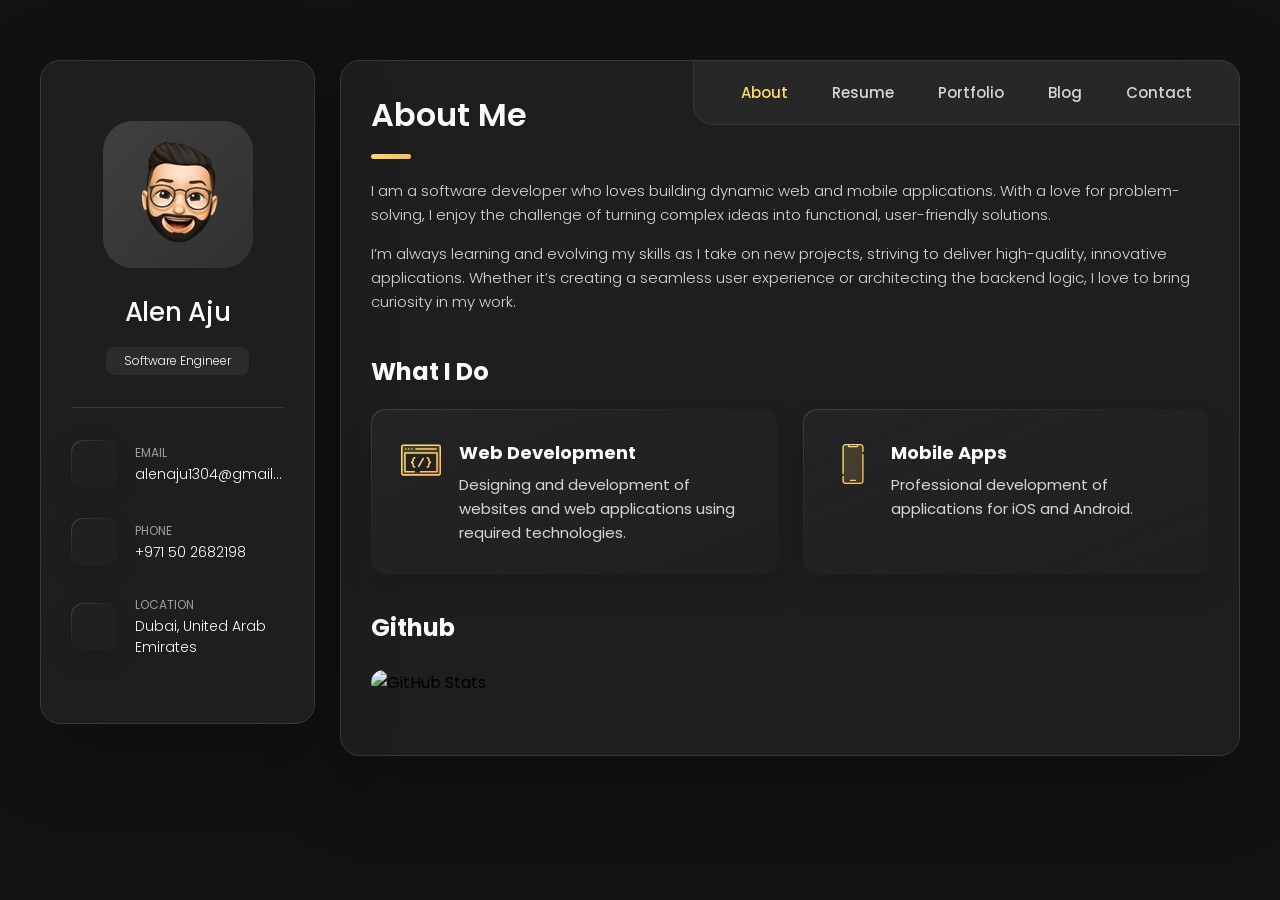
==== index.html @ 891d8aeb "skeleton" ====
<!DOCTYPE html>
<html lang="en">

<head>
  <meta charset="UTF-8">
  <meta http-equiv="X-UA-Compatible" content="IE=edge">
  <meta name="viewport" content="width=device-width, initial-scale=1.0">
  <title>Alen Aju Portfolio</title>

  <!--
    - favicon
  -->
  <link rel="shortcut icon" href="./assets/images/my-avatar.ico" type="image/x-icon">

  <!--
    - custom css link
  -->
  <link rel="stylesheet" href="./assets/css/style.css">

  <!--
    - google font link
  -->
  <link rel="preconnect" href="https://fonts.googleapis.com">
  <link rel="preconnect" href="https://fonts.gstatic.com" crossorigin>
  <link href="https://fonts.googleapis.com/css2?family=Poppins:wght@300;400;500;600&display=swap" rel="stylesheet">
</head>

<body>

  <!--
    - #MAIN
  -->

  <main>

    <!--
      - #SIDEBAR
    -->

    <aside class="sidebar" data-sidebar>

      <div class="sidebar-info">

        <figure class="avatar-box">
          <img src="./assets/images/my-avatar.png" alt="Alen Aju" width="80">
        </figure>

        <div class="info-content">
          <h1 class="name" title="Alen Aju">Alen Aju</h1>

          <p class="title">Software Engineer</p>
        </div>

        <button class="info_more-btn" data-sidebar-btn>
          <span>Show Contacts</span>

          <ion-icon name="chevron-down"></ion-icon>
        </button>

      </div>

      <div class="sidebar-info_more">

        <div class="separator"></div>

        <ul class="contacts-list">

          <li class="contact-item">

            <div class="icon-box">
              <ion-icon name="mail-outline"></ion-icon>
            </div>

            <div class="contact-info">
              <p class="contact-title">Email</p>

              <a href="mailto:alenaju1304@gmail.com" class="contact-link">alenaju1304@gmail.com</a>
            </div>

          </li>

          <li class="contact-item">

            <div class="icon-box">
              <ion-icon name="phone-portrait-outline"></ion-icon>
            </div>

            <div class="contact-info">
              <p class="contact-title">Phone</p>

              <a href="tel:+971502682198" class="contact-link">+971 50 2682198</a>
            </div>

          </li>


          <li class="contact-item">

            <div class="icon-box">
              <ion-icon name="location-outline"></ion-icon>
            </div>

            <div class="contact-info">
              <p class="contact-title">Location</p>

              <address>Dubai, United Arab Emirates</address>
            </div>

          </li>

        </ul>

        <div class="separator"></div>

        <ul class="social-list">

          <li class="social-item">
            <a href="https://x.com/aju_alen_" class="social-link">
              <ion-icon name="logo-twitter"></ion-icon>
            </a>
          </li>

          <li class="social-item">
            <a href="https://medium.com/@alenaju1304" class="social-link">
              <ion-icon name="logo-medium"></ion-icon>
            </a>
          </li>
          <li class="social-item">
            <a href="https://github.com/aju-alen" class="social-link">
              <ion-icon name="logo-github"></ion-icon>
            </a>
          </li>
          <li class="social-item">
            <a href="https://linkedin.com/in/aju-alen/" class="social-link">
              <ion-icon name="logo-linkedin"></ion-icon>
            </a>
          </li>

        </ul>

      </div>

    </aside>





    <!--
      - #main-content
    -->

    <div class="main-content">

      <!--
        - #NAVBAR
      -->

      <nav class="navbar">

        <ul class="navbar-list">

          <li class="navbar-item">
            <button class="navbar-link  active" data-nav-link>About</button>
          </li>

          <li class="navbar-item">
            <button class="navbar-link" data-nav-link>Resume</button>
          </li>

          <li class="navbar-item">
            <button class="navbar-link" data-nav-link>Portfolio</button>
          </li>

          <li class="navbar-item">
            <button class="navbar-link" data-nav-link>Blog</button>
          </li>

          <li class="navbar-item">
            <button class="navbar-link" data-nav-link>Contact</button>
          </li>

        </ul>

      </nav>





      <!--
        - #ABOUT
      -->

      <article class="about  active" data-page="about">

        <header>
          <h2 class="h2 article-title">About me</h2>
        </header>

        <section class="about-text">
          <p>
            I am a software developer who loves building dynamic web and mobile applications. With a love for problem-solving, I enjoy the challenge of turning complex ideas into functional, user-friendly solutions. 
          </p>

          <p>
            I’m always learning and evolving my skills as I take on new projects, striving to deliver high-quality, innovative applications. Whether it’s creating a seamless user experience or architecting the backend logic, I love to bring curiosity in my work.
          </p>
        </section>


        <!--
          - service
        -->

        <section class="service">

          <h3 class="h3 service-title">What I do</h3>

          <ul class="service-list">

            <li class="service-item">

              <div class="service-icon-box">
                <img src="./assets/images/icon-dev.svg" alt="Web development icon" width="40">
              </div>

              <div class="service-content-box">
                <h4 class="h4 service-item-title">Web development</h4>

                <p class="service-item-text">
                  Designing and development of websites and web applications using required technologies.
                </p>
              </div>

            </li>

            <li class="service-item">

              <div class="service-icon-box">
                <img src="./assets/images/icon-app.svg" alt="mobile app icon" width="40">
              </div>

              <div class="service-content-box">
                <h4 class="h4 service-item-title">Mobile apps</h4>

                <p class="service-item-text">
                  Professional development of applications for iOS and Android.
                </p>
              </div>

            </li>

           

          </ul>

        </section>


        <!--
          - testimonials
        -->

        <section class="testimonials">

          <h3 class="h3 testimonials-title">Github</h3>

          <!-- <img src="https://github-readme-stats.vercel.app/api?username=aju-alen&show_icons=false&theme=radical&hide_border=true" alt="GitHub Stats" /> -->
          <img src="http://github-profile-summary-cards.vercel.app/api/cards/profile-details?username=aju-alen&theme=github_dark" alt="GitHub Stats" />          
        </section>


        <!--
          - testimonials modal
        -->

        <div class="modal-container" data-modal-container>

          <div class="overlay" data-overlay></div>

          <section class="testimonials-modal">

            <button class="modal-close-btn" data-modal-close-btn>
              <ion-icon name="close-outline"></ion-icon>
            </button>

            <div class="modal-img-wrapper">
              <figure class="modal-avatar-box">
                <img src="./assets/images/avatar-1.png" alt="Daniel lewis" width="80" data-modal-img>
              </figure>

              <img src="./assets/images/icon-quote.svg" alt="quote icon">
            </div>

            <div class="modal-content">

              <h4 class="h3 modal-title" data-modal-title>Daniel lewis</h4>

              <time datetime="2021-06-14">14 June, 2021</time>

              <div data-modal-text>
                <p>
                  Richard was hired to create a corporate identity. We were very pleased with the work done. She has a
                  lot of experience
                  and is very concerned about the needs of client. Lorem ipsum dolor sit amet, ullamcous cididt
                  consectetur adipiscing
                  elit, seds do et eiusmod tempor incididunt ut laborels dolore magnarels alia.
                </p>
              </div>

            </div>

          </section>

        </div>


        <!--
          - clients
        -->

        <!-- <section class="clients">

          <h3 class="h3 clients-title">Clients</h3>

          <ul class="clients-list has-scrollbar">

            <li class="clients-item">
              <a href="#">
                <img src="./assets/images/logo-1-color.png" alt="client logo">
              </a>
            </li>

            <li class="clients-item">
              <a href="#">
                <img src="./assets/images/logo-2-color.png" alt="client logo">
              </a>
            </li>

            <li class="clients-item">
              <a href="#">
                <img src="./assets/images/logo-3-color.png" alt="client logo">
              </a>
            </li>

            <li class="clients-item">
              <a href="#">
                <img src="./assets/images/logo-4-color.png" alt="client logo">
              </a>
            </li>

            <li class="clients-item">
              <a href="#">
                <img src="./assets/images/logo-5-color.png" alt="client logo">
              </a>
            </li>

            <li class="clients-item">
              <a href="#">
                <img src="./assets/images/logo-6-color.png" alt="client logo">
              </a>
            </li>

          </ul>

        </section> -->

      </article>





      <!--
        - #RESUME
      -->

      <article class="resume" data-page="resume">

        <header>
          <h2 class="h2 article-title">Resume</h2>
        </header>

        <section class="timeline">

          <div class="title-wrapper">
            <div class="icon-box">
              <ion-icon name="book-outline"></ion-icon>
            </div>

            <h3 class="h3">Experience</h3>
          </div>

          <ol class="timeline-list">

            <li class="timeline-item">

              <span>October 2023 - Present</span>
              <h4 class="h4 timeline-item-title">Right Intelelctual - Software Engineer<p class="p key-skill">Key Skills: Typescript, React, NodeJs, PostgreSQL, AWS</p></h4>
              <p class="timeline-text">
                • Developed an LMS mobile application using React Native (Expo) with a Node.js backend and PostgreSQL
                database. Leveraged Zustand for efficient client-side state management and React Query for server-side state management, achieving a 30% performance improvement and a 47% increase in latency through caching and optimistic
                updates.                
              </p>
            </br>
              <p class="timeline-text">
                • Integrated Single Sign-On (SSO) and token-based authentication, enhancing security and implemented one-toone and many-to-one bidirectional communication using Socket.IO, improving real-time chat functionality
              </p>
            </br>
              <p class="timeline-text">
                • Integrated Stripe as(subscription-based and one-time payments) and optimized form validation with Zod, reducing
                form abandonment by 40% and developed custom UI components using StyleSheet, leading to a 33% reduction in
                resource load times.                                
              </p>
            </br>
              <p class="timeline-text">
                • Developed a survey web application with stateless authentication, allowing users to create configurable surveys , and
                integrated an analytics dashboard for real-time performance tracking.                          
              </p>
            </br>
              <p class="timeline-text">
                • Integrated AWS Rekognition for image verification during uploads and implemented a logic to convert data into excel
                sheet.                                
              </p>
            </li>

            <li class="timeline-item">

              <span>Apr 2022 — Oct 2023</span>
              <h4 class="h4 timeline-item-title">Freelance Contract - Full Stack Developer</h4>
              <p class="timeline-text">
                • Designed and developed a Journal publishing portal Web-Application using React along with Node.js for the backend
                and MySQL as the database, Zustand as the client state management and React Query for server state management
                which helped achieve a 52% increase in concurrent users and 27% reduced in data fetching from cache and optimistic
                updates.                
              </p>
            </br>
              <p class="timeline-text">
                • Implemented features such as OAuth for authentication, stripe for one time payment checkout and subscription based
                model.
              </p>
            </br>
              <p class="timeline-text">
                • Deployed the application to a VPS, set up SSL certificates and implemented a load balancer using Nginx proving an
                efficient solution for the spike in users.                                
              </p>
            </li>

            <li class="timeline-item">

              <span>Sep 2022 — Mar 2023</span>
              <h4 class="h4 timeline-item-title">MetaMorphoSys Technologies - Frontend Intern <p class="p key-skill">Key Skills: Typescript, Angular, ReactJS, HTML, CSS, Jasmine & Karma, Azure</p></h4>
              <p class="timeline-text">
                • Developed UI for SPA in Angular using Reactive Forms and populated the component using rule engine API which
                helped fasten product creation by 47%.
              </p>
            </br>
              <p class="timeline-text">
                • Reduced API calls by 30% with SPA Liquid Cache, configured to cache slow or predictable API calls.
              </p>
            </br>
              <p class="timeline-text">
                • Documented and completed UI tests for an entire application containing over 35 components using testing tools like
                Jasmine and Karma using White box testing approach resulting in accurate detection of UI errors.                
              </p>
            </br>
              <p class="timeline-text">
                • Enhanced SPA form’s UX by providing intra component’s form data validation with RxJS reducing form abandonment
                by 27%.                
              </p>
            </li>

          

          </ol>

        </section>

        <section class="timeline">

          <div class="title-wrapper">
            <div class="icon-box">
              <ion-icon name="book-outline"></ion-icon>
            </div>

            <h3 class="h3">Education</h3>
          </div>

          <ol class="timeline-list">

            <li class="timeline-item"></li>

              <span>Sep 2018 — Mar 2022</span>
              <h4 class="h4 timeline-item-title">Rajagiri School of Engineering and Technology, India <p class="p key-skill">Bachelor Of Technology. Information Technology</p></h4>
              <p class="timeline-text">
               
              </p>

            </li>

            <li class="timeline-item">

              <span>Sep 2014 — Mar 2017</span>
              <h4 class="h4 timeline-item-title">GEMS - Our Own English High School, U.A.E <p class="p key-skill">High School</p></h4>
              <p class="timeline-text">
               
              </p>

            </li>

          </ol>

        </section>

      </article>





      <!--
        - #PORTFOLIO
      -->

      <article class="portfolio" data-page="portfolio">

        <header>
          <h2 class="h2 article-title">Portfolio</h2>
        </header>

        <section class="projects">

          

          <div class="filter-select-box">

            <p class="filter-select" data-select>

              <!-- <div class="select-value" data-selecct-value>Select category</div> -->

              <!-- <div class="select-icon">
                <ion-icon name="chevron-down"></ion-icon>
              </div> -->

            </p>

            

          </div>

          <ul class="project-list">

            <li class="project-item  active" data-filter-item data-category="web development">
              <a href="https://github.com/aju-alen/AnalyticaForm">

                <figure class="project-img">
                  <div class="project-item-icon-box">
                    <ion-icon name="eye-outline"></ion-icon>
                  </div>

                  <img src="https://github-readme-stats.vercel.app/api/pin/?username=aju-alen&repo=AnalyticaForm&width=500&show_owner=true&theme=gruvbox" alt="DubaiAnalytica" loading="lazy">
                </figure>

                <h3 class="project-title">Survey Software</h3>

                <p class="project-category">Web App</p>

              </a>
            </li>

            <li class="project-item  active" data-filter-item data-category="web development">
              <a href="https://github.com/aju-alen/StudentMobileRN">

                <figure class="project-img">
                  <div class="project-item-icon-box">
                    <ion-icon name="eye-outline"></ion-icon>
                  </div>

                  <img src="https://github-readme-stats.vercel.app/api/pin/?username=aju-alen&repo=StudentMobileRN&width=500&show_owner=true&theme=gruvbox" alt="StudentMobileRN" loading="lazy">
                </figure>

                <h3 class="project-title">LMS - Platform</h3>

                <p class="project-category">Mobile App</p>

              </a>
            </li>

            <li class="project-item  active" data-filter-item data-category="web development">
              <a href="https://github.com/aju-alen/React_Journal">

                <figure class="project-img">
                  <div class="project-item-icon-box">
                    <ion-icon name="eye-outline"></ion-icon>
                  </div>

                  <img src="https://github-readme-stats.vercel.app/api/pin/?username=aju-alen&repo=React_Journal&width=500&show_owner=true&theme=gruvbox" alt="StudentMobileRN" loading="lazy">
                </figure>

                <h3 class="project-title">Journal Application</h3>

                <p class="project-category">Web App</p>

              </a>
            </li>

            <li class="project-item  active" data-filter-item data-category="web development">
              <a href="https://github.com/aju-alen/safari-books">

                <figure class="project-img">
                  <div class="project-item-icon-box">
                    <ion-icon name="eye-outline"></ion-icon>
                  </div>

                  <img src="https://github-readme-stats.vercel.app/api/pin/?username=aju-alen&repo=safari-books&width=500&show_owner=true&theme=gruvbox" alt="StudentMobileRN" loading="lazy">
                </figure>

                <h3 class="project-title">Audiobook Marketplace</h3>

                <p class="project-category">Mobile App</p>

              </a>
            </li>

            <li class="project-item  active" data-filter-item data-category="web development">
              <a href="https://github.com/aju-alen/JobFinder_ReactNative">

                <figure class="project-img">
                  <div class="project-item-icon-box">
                    <ion-icon name="eye-outline"></ion-icon>
                  </div>

                  <img src="https://github-readme-stats.vercel.app/api/pin/?username=aju-alen&repo=JobFinder_ReactNative&width=500&show_owner=true&theme=gruvbox" alt="StudentMobileRN" loading="lazy">
                </figure>

                <h3 class="project-title">Job Finder</h3>

                <p class="project-category">Mobile App</p>

              </a>
            </li>

           

            <li class="project-item  active" data-filter-item data-category="web development">
              <a href="https://github.com/aju-alen/liverprod">

                <figure class="project-img">
                  <div class="project-item-icon-box">
                    <ion-icon name="eye-outline"></ion-icon>
                  </div>

                  <img src="https://github-readme-stats.vercel.app/api/pin/?username=aju-alen&repo=liverprod&width=500&show_owner=true&theme=gruvbox" alt="StudentMobileRN" loading="lazy">
                </figure>

                <h3 class="project-title">gethelp</h3>

                <p class="project-category">Web App</p>

              </a>
            </li>

          </ul>

        </section>

      </article>





      <!--
        - #BLOG
      -->

      <article class="blog" data-page="blog">

        <header>
          <h2 class="h2 article-title">Blog</h2>
        </header>

        <!-- <section class="blog-posts">

          <ul class="blog-posts-list">

            <li class="blog-post-item">
              <a href="#">

                <figure class="blog-banner-box">
                  <img src="./assets/images/blog-1.jpg" alt="Design conferences in 2022" loading="lazy">
                </figure>

                <div class="blog-content">

                  <div class="blog-meta">
                    <p class="blog-category">Design</p>

                    <span class="dot"></span>

                    <time datetime="2022-02-23">Fab 23, 2022</time>
                  </div>

                  <h3 class="h3 blog-item-title">Design conferences in 2022</h3>

                  <p class="blog-text">
                    Veritatis et quasi architecto beatae vitae dicta sunt, explicabo.
                  </p>

                </div>

              </a>
            </li>

            <li class="blog-post-item">
              <a href="#">

                <figure class="blog-banner-box">
                  <img src="./assets/images/blog-2.jpg" alt="Best fonts every designer" loading="lazy">
                </figure>

                <div class="blog-content">

                  <div class="blog-meta">
                    <p class="blog-category">Design</p>

                    <span class="dot"></span>

                    <time datetime="2022-02-23">Fab 23, 2022</time>
                  </div>

                  <h3 class="h3 blog-item-title">Best fonts every designer</h3>

                  <p class="blog-text">
                    Sed ut perspiciatis, nam libero tempore, cum soluta nobis est eligendi.
                  </p>

                </div>

              </a>
            </li>

            <li class="blog-post-item">
              <a href="#">

                <figure class="blog-banner-box">
                  <img src="./assets/images/blog-3.jpg" alt="Design digest #80" loading="lazy">
                </figure>

                <div class="blog-content">

                  <div class="blog-meta">
                    <p class="blog-category">Design</p>

                    <span class="dot"></span>

                    <time datetime="2022-02-23">Fab 23, 2022</time>
                  </div>

                  <h3 class="h3 blog-item-title">Design digest #80</h3>

                  <p class="blog-text">
                    Excepteur sint occaecat cupidatat no proident, quis nostrum exercitationem ullam corporis suscipit.
                  </p>

                </div>

              </a>
            </li>

            <li class="blog-post-item">
              <a href="#">

                <figure class="blog-banner-box">
                  <img src="./assets/images/blog-4.jpg" alt="UI interactions of the week" loading="lazy">
                </figure>

                <div class="blog-content">

                  <div class="blog-meta">
                    <p class="blog-category">Design</p>

                    <span class="dot"></span>

                    <time datetime="2022-02-23">Fab 23, 2022</time>
                  </div>

                  <h3 class="h3 blog-item-title">UI interactions of the week</h3>

                  <p class="blog-text">
                    Enim ad minim veniam, consectetur adipiscing elit, quis nostrud exercitation ullamco laboris nisi.
                  </p>

                </div>

              </a>
            </li>

            <li class="blog-post-item">
              <a href="#">

                <figure class="blog-banner-box">
                  <img src="./assets/images/blog-5.jpg" alt="The forgotten art of spacing" loading="lazy">
                </figure>

                <div class="blog-content">

                  <div class="blog-meta">
                    <p class="blog-category">Design</p>

                    <span class="dot"></span>

                    <time datetime="2022-02-23">Fab 23, 2022</time>
                  </div>

                  <h3 class="h3 blog-item-title">The forgotten art of spacing</h3>

                  <p class="blog-text">
                    Maxime placeat, sed do eiusmod tempor incididunt ut labore et dolore magna aliqua.
                  </p>

                </div>

              </a>
            </li>

            <li class="blog-post-item">
              <a href="#">

                <figure class="blog-banner-box">
                  <img src="./assets/images/blog-6.jpg" alt="Design digest #79" loading="lazy">
                </figure>

                <div class="blog-content">

                  <div class="blog-meta">
                    <p class="blog-category">Design</p>

                    <span class="dot"></span>

                    <time datetime="2022-02-23">Fab 23, 2022</time>
                  </div>

                  <h3 class="h3 blog-item-title">Design digest #79</h3>

                  <p class="blog-text">
                    Optio cumque nihil impedit uo minus quod maxime placeat, velit esse cillum.
                  </p>

                </div>

              </a>
            </li>

          </ul>

        </section> -->

      </article>





      <!--
        - #CONTACT
      -->

      <article class="contact" data-page="contact">

        <header>
          <h2 class="h2 article-title">Contact</h2>
        </header>

        <section class="mapbox" data-mapbox>
          <figure>
            <iframe
            src="https://www.google.com/maps/embed?pb=!1m18!1m12!1m3!1d57854.3380224183!2d55.22992494601219!3d25.276987203604473!2m3!1f0!2f0!3f0!3m2!1i1024!2i768!4f13.1!3m3!1m2!1s0x3e5f43484d1a5b35%3A0xdfcdb7bf5615ed7f!2sDubai!5e0!3m2!1sen!2sbd!4v1695127624701!5m2!1sen!2sbd"
            width="400" height="300" loading="lazy" allowfullscreen="" referrerpolicy="no-referrer-when-downgrade"></iframe>
          
        </section>

        <section class="contact-form">

          <h3 class="h3 form-title">Contact Form</h3>

          <form  action="https://getform.io/f/blljdolb" method="POST" class="form" data-form>

            <div class="input-wrapper">
              <input type="text" name="name" class="form-input" placeholder="Full name" required data-form-input>

              <input type="email" name="email" class="form-input" placeholder="Email address" required data-form-input>
            </div>
            <input type="hidden" name="_gotcha" style="display:none !important">

            <textarea type="text" name="message" class="form-input" placeholder="Your Message" required data-form-input></textarea>

            <button class="form-btn" type="submit" disabled data-form-btn>
              <ion-icon name="paper-plane"></ion-icon>
              <span>Send Message</span>
            </button>

          </form>

        </section>

      </article>

    </div>

  </main>






  <!--
    - custom js link
  -->
  <script src="./assets/js/script.js"></script>

  <!--
    - ionicon link
  -->
  <script type="module" src="https://unpkg.com/ionicons@5.5.2/dist/ionicons/ionicons.esm.js"></script>
  <script nomodule src="https://unpkg.com/ionicons@5.5.2/dist/ionicons/ionicons.js"></script>

</body>

</html>
---- assets/css/style.css ----
/*-----------------------------------*\
  #style.css
\*-----------------------------------*/


/**
 * copyright 2022 @codewithsadee
 */





/*-----------------------------------*\
  #CUSTOM PROPERTY
\*-----------------------------------*/

:root {

  /**
   * colors
   */

  /* gradient */

  --bg-gradient-onyx: linear-gradient(
    to bottom right, 
    hsl(240, 1%, 25%) 3%, 
    hsl(0, 0%, 19%) 97%
  );
  --bg-gradient-jet: linear-gradient(
    to bottom right, 
    hsla(240, 1%, 18%, 0.251) 0%, 
    hsla(240, 2%, 11%, 0) 100%
  ), hsl(240, 2%, 13%);
  --bg-gradient-yellow-1: linear-gradient(
    to bottom right, 
    hsl(45, 100%, 71%) 0%, 
    hsla(36, 100%, 69%, 0) 50%
  );
  --bg-gradient-yellow-2: linear-gradient(
    135deg, 
    hsla(45, 100%, 71%, 0.251) 0%, 
    hsla(35, 100%, 68%, 0) 59.86%
  ), hsl(240, 2%, 13%);
  --border-gradient-onyx: linear-gradient(
    to bottom right, 
    hsl(0, 0%, 25%) 0%, 
    hsla(0, 0%, 25%, 0) 50%
  );
  --text-gradient-yellow: linear-gradient(
    to right, 
    hsl(45, 100%, 72%), 
    hsl(35, 100%, 68%)
  );

  /* solid */

  --jet: hsl(0, 0%, 22%);
  --onyx: hsl(240, 1%, 17%);
  --eerie-black-1: hsl(240, 2%, 13%);
  --eerie-black-2: hsl(240, 2%, 12%);
  --smoky-black: hsl(0, 0%, 7%);
  --white-1: hsl(0, 0%, 100%);
  --white-2: hsl(0, 0%, 98%);
  --orange-yellow-crayola: hsl(45, 100%, 72%);
  --vegas-gold: hsl(45, 54%, 58%);
  --light-gray: hsl(0, 0%, 84%);
  --light-gray-70: hsla(0, 0%, 84%, 0.7);
  --bittersweet-shimmer: hsl(0, 43%, 51%);

  /**
   * typography
   */

  /* font-family */
  --ff-poppins: 'Poppins', sans-serif;

  /* font-size */
  --fs-1: 24px;
  --fs-2: 18px;
  --fs-3: 17px;
  --fs-4: 16px;
  --fs-5: 15px;
  --fs-6: 14px;
  --fs-7: 13px;
  --fs-8: 11px;

  /* font-weight */
  --fw-300: 300;
  --fw-400: 400;
  --fw-500: 500;
  --fw-600: 600;

  /**
   * shadow
   */
  
  --shadow-1: -4px 8px 24px hsla(0, 0%, 0%, 0.25);
  --shadow-2: 0 16px 30px hsla(0, 0%, 0%, 0.25);
  --shadow-3: 0 16px 40px hsla(0, 0%, 0%, 0.25);
  --shadow-4: 0 25px 50px hsla(0, 0%, 0%, 0.15);
  --shadow-5: 0 24px 80px hsla(0, 0%, 0%, 0.25);

  /**
   * transition
   */

  --transition-1: 0.25s ease;
  --transition-2: 0.5s ease-in-out;

}





/*-----------------------------------*\
  #RESET
\*-----------------------------------*/

*, *::before, *::after {
  margin: 0;
  padding: 0;
  box-sizing: border-box;
}

a { text-decoration: none; }

li { list-style: none; }

img, ion-icon, a, button, time, span { display: block; }

button {
  font: inherit;
  background: none;
  border: none;
  text-align: left;
  cursor: pointer;
}

input, textarea {
  display: block;
  width: 100%;
  background: none;
  font: inherit;
}

::selection {
  background: var(--orange-yellow-crayola);
  color: var(--smoky-black);
}

:focus { outline-color: var(--orange-yellow-crayola); }

html { font-family: var(--ff-poppins); }

body { background: var(--smoky-black); }





/*-----------------------------------*\
  #REUSED STYLE
\*-----------------------------------*/

.sidebar,
article {
  background: var(--eerie-black-2);
  border: 1px solid var(--jet);
  border-radius: 20px;
  padding: 15px;
  box-shadow: var(--shadow-1);
  z-index: 1;
}

.separator {
  width: 100%;
  height: 1px;
  background: var(--jet);
  margin: 16px 0;
}

.icon-box {
  position: relative;
  background: var(--border-gradient-onyx);
  width: 30px;
  height: 30px;
  border-radius: 8px;
  display: flex;
  justify-content: center;
  align-items: center;
  font-size: 16px;
  color: var(--orange-yellow-crayola);
  box-shadow: var(--shadow-1);
  z-index: 1;
}

.icon-box::before {
  content: "";
  position: absolute;
  inset: 1px;
  background: var(--eerie-black-1);
  border-radius: inherit;
  z-index: -1;
}

.icon-box ion-icon { --ionicon-stroke-width: 35px; }

article { display: none; }

article.active {
  display: block;
  animation: fade 0.5s ease backwards;
}

@keyframes fade {
  0% { opacity: 0; }
  100% { opacity: 1; }
}

.h2,
.h3,
.h4,
.h5 {
  color: var(--white-2);
  text-transform: capitalize;
}

.h2 { font-size: var(--fs-1); }

.h3 { font-size: var(--fs-2); }

.h4 { font-size: var(--fs-4); }

.h5 {
  font-size: var(--fs-7);
  font-weight: var(--fw-500);
}

.article-title {
  position: relative;
  padding-bottom: 7px;
}

.article-title::after {
  content: "";
  position: absolute;
  bottom: 0;
  left: 0;
  width: 30px;
  height: 3px;
  background: var(--text-gradient-yellow);
  border-radius: 3px;
}

.has-scrollbar::-webkit-scrollbar {
  width: 5px; /* for vertical scrollbar */
  height: 5px; /* for horizontal scrollbar */
}

.has-scrollbar::-webkit-scrollbar-track {
  background: var(--onyx);
  border-radius: 5px;
}

.has-scrollbar::-webkit-scrollbar-thumb {
  background: var(--orange-yellow-crayola);
  border-radius: 5px;
}

.has-scrollbar::-webkit-scrollbar-button { width: 20px; }

.content-card {
  position: relative;
  background: var(--border-gradient-onyx);
  padding: 15px;
  padding-top: 45px;
  border-radius: 14px;
  box-shadow: var(--shadow-2);
  cursor: pointer;
  z-index: 1;
}

.content-card::before {
  content: "";
  position: absolute;
  inset: 1px;
  background: var(--bg-gradient-jet);
  border-radius: inherit;
  z-index: -1;
}





/*-----------------------------------*\
  #MAIN
\*-----------------------------------*/

main {
  margin: 15px 12px;
  margin-bottom: 75px;
  min-width: 259px;
}





/*-----------------------------------*\
  #SIDEBAR
\*-----------------------------------*/

.sidebar {
  margin-bottom: 15px;
  max-height: 112px;
  overflow: hidden;
  transition: var(--transition-2);
}

.sidebar.active { max-height: 405px; }

.sidebar-info {
  position: relative;
  display: flex;
  justify-content: flex-start;
  align-items: center;
  gap: 15px;
}

.avatar-box {
  background: var(--bg-gradient-onyx);
  border-radius: 20px;
}

.info-content .name {
  color: var(--white-2);
  font-size: var(--fs-3);
  font-weight: var(--fw-500);
  letter-spacing: -0.25px;
  margin-bottom: 10px;
}

.info-content .title {
  color: var(--white-1);
  background: var(--onyx);
  font-size: var(--fs-8);
  font-weight: var(--fw-300);
  width: max-content;
  padding: 3px 12px;
  border-radius: 8px;
}

.info_more-btn {
  position: absolute;
  top: -15px;
  right: -15px;
  border-radius: 0 15px;
  font-size: 13px;
  color: var(--orange-yellow-crayola);
  background: var(--border-gradient-onyx);
  padding: 10px;
  box-shadow: var(--shadow-2);
  transition: var(--transition-1);
  z-index: 1;
}

.info_more-btn::before {
  content: "";
  position: absolute;
  inset: 1px;
  border-radius: inherit;
  background: var(--bg-gradient-jet);
  transition: var(--transition-1);
  z-index: -1;
}

.info_more-btn:hover,
.info_more-btn:focus { background: var(--bg-gradient-yellow-1); }

.info_more-btn:hover::before,
.info_more-btn:focus::before { background: var(--bg-gradient-yellow-2); }

.info_more-btn span { display: none; }

.sidebar-info_more {
  opacity: 0;
  visibility: hidden;
  transition: var(--transition-2);
}

.sidebar.active .sidebar-info_more {
  opacity: 1;
  visibility: visible;
}

.contacts-list {
  display: grid;
  grid-template-columns: 1fr;
  gap: 16px;
}

.contact-item {
  min-width: 100%;
  display: flex;
  align-items: center;
  gap: 16px;
}

.contact-info {
  max-width: calc(100% - 46px);
  width: calc(100% - 46px);
}

.contact-title {
  color: var(--light-gray-70);
  font-size: var(--fs-8);
  text-transform: uppercase;
  margin-bottom: 2px;
}

.contact-info :is(.contact-link, time, address) {
  color: var(--white-2);
  font-size: var(--fs-7);
}

.contact-info address { font-style: normal; }

.social-list {
  display: flex;
  justify-content: flex-start;
  align-items: center;
  gap: 15px;
  padding-bottom: 4px;
  padding-left: 7px;
}

.social-item .social-link {
  color: var(--light-gray-70);
  font-size: 18px;
}


.social-item .social-link:hover { color: var(--light-gray); }





/*-----------------------------------*\
  #NAVBAR
\*-----------------------------------*/

.navbar {
  position: fixed;
  bottom: 0;
  left: 0;
  width: 100%;
  background: hsla(240, 1%, 17%, 0.75);
  backdrop-filter: blur(10px);
  border: 1px solid var(--jet);
  border-radius: 12px 12px 0 0;
  box-shadow: var(--shadow-2);
  z-index: 5;
}

.navbar-list {
  display: flex;
  flex-wrap: wrap;
  justify-content: center;
  align-items: center;
  padding: 0 10px;
}

.navbar-link {
  color: var(--light-gray);
  font-size: var(--fs-8);
  padding: 20px 7px;
  transition: color var(--transition-1);
}

.navbar-link:hover,
.navbar-link:focus { color: var(--light-gray-70); }

.navbar-link.active { color: var(--orange-yellow-crayola); }





/*-----------------------------------*\
  #ABOUT
\*-----------------------------------*/

.about .article-title { margin-bottom: 15px; }

.about-text {
  color: var(--light-gray);
  font-size: var(--fs-6);
  font-weight: var(--fw-300);
  line-height: 1.6;
}

.about-text p { margin-bottom: 15px; }



/**
 * #service 
 */

.service { margin-bottom: 35px; }

.service-title { margin-bottom: 20px; }

.service-list {
  display: grid;
  grid-template-columns: 1fr;
  gap: 20px;
}

.service-item {
  position: relative;
  background: var(--border-gradient-onyx);
  padding: 20px;
  border-radius: 14px;
  box-shadow: var(--shadow-2);
  z-index: 1;
}

.service-item::before {
  content: "";
  position: absolute;
  inset: 1px;
  background: var(--bg-gradient-jet);
  border-radius: inherit;
  z-index: -1;
}

.service-icon-box { margin-bottom: 10px; }

.service-icon-box img { margin: auto; }

.service-content-box { text-align: center; }

.service-item-title { margin-bottom: 7px; }

.service-item-text {
  color: var(--light-gray);
  font-size: var(--fs-6);
  font-weight: var(--fw-3);
  line-height: 1.6;
}


/**
 * #testimonials 
 */

.testimonials { margin-bottom: 30px; }

.testimonials img{
  width: 100%;
  height: 100%;
  object-fit: cover;
  border-radius: 14px;
}

.testimonials-title { margin-bottom: 20px; }

.testimonials-list {
  display: flex;
  justify-content: flex-start;
  align-items: flex-start;
  gap: 15px;
  margin: 0 -15px;
  padding: 25px 15px;
  padding-bottom: 35px;
  overflow-x: auto;
  scroll-behavior: smooth;
  overscroll-behavior-inline: contain;
  scroll-snap-type: inline mandatory;
}

.testimonials-item {
  min-width: 100%;
  scroll-snap-align: center;
}

.testimonials-avatar-box {
  position: absolute;
  top: 0;
  left: 0;
  transform: translate(15px, -25px);
  background: var(--bg-gradient-onyx);
  border-radius: 14px;
  box-shadow: var(--shadow-1);
}

.testimonials-item-title { margin-bottom: 7px; }

.testimonials-text {
  color: var(--light-gray);
  font-size: var(--fs-6);
  font-weight: var(--fw-300);
  line-height: 1.6;
  display: -webkit-box;
  line-clamp: 4;
  -webkit-line-clamp: 4;
  -webkit-box-orient: vertical;
  overflow: hidden;
}


/**
 * #testimonials-modal
 */

.modal-container {
  position: fixed;
  top: 0;
  left: 0;
  width: 100%;
  height: 100%;
  display: flex;
  justify-content: center;
  align-items: center;
  overflow-y: auto;
  overscroll-behavior: contain;
  z-index: 20;
  pointer-events: none;
  visibility: hidden;
}

.modal-container::-webkit-scrollbar { display: none; }

.modal-container.active {
  pointer-events: all;
  visibility: visible;
}

.overlay {
  position: fixed;
  top: 0;
  left: 0;
  width: 100%;
  height: 100vh;
  background: hsl(0, 0%, 5%);
  opacity: 0;
  visibility: hidden;
  pointer-events: none;
  z-index: 1;
  transition: var(--transition-1);
}

.overlay.active {
  opacity: 0.8;
  visibility: visible;
  pointer-events: all;
}

.testimonials-modal {
  background: var(--eerie-black-2);
  position: relative;
  padding: 15px;
  margin: 15px 12px;
  border: 1px solid var(--jet);
  border-radius: 14px;
  box-shadow: var(--shadow-5);
  transform: scale(1.2);
  opacity: 0;
  transition: var(--transition-1);
  z-index: 2;
}

.modal-container.active .testimonials-modal {
  transform: scale(1);
  opacity: 1;
}

.modal-close-btn {
  position: absolute;
  top: 15px;
  right: 15px;
  background: var(--onyx);
  border-radius: 8px;
  width: 32px;
  height: 32px;
  display: flex;
  justify-content: center;
  align-items: center;
  color: var(--white-2);
  font-size: 18px;
  opacity: 0.7;
}

.modal-close-btn:hover,
.modal-close-btn:focus { opacity: 1; }

.modal-close-btn ion-icon { --ionicon-stroke-width: 50px; }

.modal-avatar-box {
  background: var(--bg-gradient-onyx);
  width: max-content;
  border-radius: 14px;
  margin-bottom: 15px;
  box-shadow: var(--shadow-2);
}

.modal-img-wrapper > img { display: none; }

.modal-title { margin-bottom: 4px; }

.modal-content time {
  font-size: var(--fs-6);
  color: var(--light-gray-70);
  font-weight: var(--fw-300);
  margin-bottom: 10px;
}

.modal-content p {
  color: var(--light-gray);
  font-size: var(--fs-6);
  font-weight: var(--fw-300);
  line-height: 1.6;
}


/**
 * #clients 
 */

.clients { margin-bottom: 15px; }

.clients-list {
  display: flex;
  justify-content: flex-start;
  align-items: flex-start;
  gap: 15px;
  margin: 0 -15px;
  padding: 25px;
  padding-bottom: 25px;
  overflow-x: auto;
  scroll-behavior: smooth;
  overscroll-behavior-inline: contain;
  scroll-snap-type: inline mandatory;
  scroll-padding-inline: 25px;
}

.clients-item {
  min-width: 50%;
  scroll-snap-align: start;
}

.clients-item img {
  width: 100%;
  filter: grayscale(1);
  transition: var(--transition-1);
}

.clients-item img:hover { filter: grayscale(0); }





/*-----------------------------------*\
  #RESUME
\*-----------------------------------*/

.article-title { margin-bottom: 30px; }


/**
 * education and experience 
 */

.timeline { margin-bottom: 30px; }

.timeline .title-wrapper {
  display: flex;
  align-items: center;
  gap: 15px;
  margin-bottom: 25px;
}

.timeline-list {
  font-size: var(--fs-6);
  margin-left: 45px;
}

.timeline-item { position: relative; }
.key-skill {
  color: var(--light-gray-70);
  font-size: var(--fs-6);
  font-weight: var(--fw-300);
  line-height: 1.6;
}

.timeline-item:not(:last-child) { margin-bottom: 20px; }

.timeline-item-title {
  font-size: var(--fs-6);
  line-height: 1.3;
  margin-bottom: 3px;
}

.timeline-list span {
  color: var(--vegas-gold);
  font-weight: var(--fw-400);
  line-height: 1.6;
}

.timeline-item:not(:last-child)::before {
  content: "";
  position: absolute;
  top: -25px;
  left: -30px;
  width: 1px;
  height: calc(100% + 50px);
  background: var(--jet);
}

.timeline-item::after {
  content: "";
  position: absolute;
  top: 5px;
  left: -33px;
  height: 6px;
  width: 6px;
  background: var(--text-gradient-yellow);
  border-radius: 50%;
  box-shadow: 0 0 0 4px var(--jet);
}

.timeline-text {
  color: var(--light-gray);
  font-weight: var(--fw-300);
  line-height: 1.7;
}


/**
 * skills 
 */

.skills-title { margin-bottom: 20px; }

.skills-list { padding: 20px; }


.skills-item:not(:last-child) { margin-bottom: 15px; }

.skill .title-wrapper {
  display: flex;
  align-items: center;
  gap: 5px;
  margin-bottom: 8px;
}

.skill .title-wrapper data {
  color: var(--light-gray);
  font-size: var(--fs-7);
  font-weight: var(--fw-300);
}

.skill-progress-bg {
  background: var(--jet);
  width: 100%;
  height: 8px;
  border-radius: 10px;
}

.skill-progress-fill {
  background: var(--text-gradient-yellow);
  height: 100%;
  border-radius: inherit;
}





/*-----------------------------------*\
  #PORTFOLIO
\*-----------------------------------*/

.filter-list { display: none; }

.filter-select-box {
  position: relative;
  margin-bottom: 25px;
}

.filter-select {
  background: var(--eerie-black-2);
  color: var(--light-gray);
  display: flex;
  justify-content: space-between;
  align-items: center;
  width: 100%;
  padding: 12px 16px;
  /* border: 1px solid var(--jet); */
  border-radius: 14px;
  font-size: var(--fs-6);
  font-weight: var(--fw-300);
}

.filter-select.active .select-icon { transform: rotate(0.5turn); }

.select-list {
  background: var(--eerie-black-2);
  position: absolute;
  top: calc(100% + 6px);
  width: 100%;
  padding: 6px;
  border: 1px solid var(--jet);
  border-radius: 14px;
  z-index: 2;
  opacity: 0;
  visibility: hidden;
  pointer-events: none;
  transition: 0.15s ease-in-out;
}

.filter-select.active + .select-list {
  opacity: 1;
  visibility: visible;
  pointer-events: all;
}

.select-item button {
  background: var(--eerie-black-2);
  color: var(--light-gray);
  font-size: var(--fs-6);
  font-weight: var(--fw-300);
  text-transform: capitalize;
  width: 100%;
  padding: 8px 10px;
  border-radius: 8px;
}

.select-item button:hover { --eerie-black-2: hsl(240, 2%, 20%); }

.project-list {
  display: grid;
  grid-template-columns: 1fr;
  gap: 30px;
  margin-bottom: 10px;
}

.project-list img{

  width: 100%;
  height: 100%;
  object-fit: cover;
  border-radius: 14px;
  transition: var(--transition-1);
}

.project-item { display: none; }

.project-item.active {
  display: block;
  animation: scaleUp 0.25s ease forwards;
}

@keyframes scaleUp {
  0% { transform: scale(0.5); }
  100% { transform: scale(1); }
}

.project-item > a { width: 100%; }

.project-img {
  position: relative;
  width: 100%;
  height: 200px;
  border-radius: 16px;
  overflow: hidden;
  margin-bottom: 15px;
}


.project-img::before {
  content: "";
  position: absolute;
  top: 0;
  left: 0;
  width: 100%;
  height: 100%;
  background: transparent;
  z-index: 1;
  transition: var(--transition-1);
}

.project-item > a:hover .project-img::before { background: hsla(0, 0%, 0%, 0.5); }

.project-item-icon-box {
  --scale: 0.8;

  background: var(--jet);
  color: var(--orange-yellow-crayola);
  position: absolute;
  top: 50%;
  left: 50%;
  transform: translate(-50%, -50%) scale(var(--scale));
  font-size: 20px;
  padding: 18px;
  border-radius: 12px;
  opacity: 0;
  z-index: 1;
  transition: var(--transition-1);
}

.project-item > a:hover .project-item-icon-box {
  --scale: 1;
  opacity: 1;
}

.project-item-icon-box ion-icon { --ionicon-stroke-width: 50px; }

.project-img img {
  width: 100%;
  height: 100%;
  object-fit:fill;
  transition: var(--transition-1);
}

.project-item > a:hover img { transform: scale(1.1); }

.project-title,
.project-category { margin-left: 10px; }

.project-title {
  color: var(--white-2);
  font-size: var(--fs-5);
  font-weight: var(--fw-400);
  text-transform: capitalize;
  line-height: 1.3;
}

.project-category {
  color: var(--light-gray-70);
  font-size: var(--fs-6);
  font-weight: var(--fw-300);
}





/*-----------------------------------*\
  #BLOG
\*-----------------------------------*/

.blog-posts { margin-bottom: 10px; }

.blog-posts-list {
  display: grid;
  grid-template-columns: 1fr;
  gap: 20px;
}

.blog-post-item > a {
  position: relative;
  background: var(--border-gradient-onyx);
  height: 100%;
  box-shadow: var(--shadow-4);
  border-radius: 16px;
  z-index: 1;
}

.blog-post-item > a::before {
  content: "";
  position: absolute;
  inset: 1px;
  border-radius: inherit;
  background: var(--eerie-black-1);
  z-index: -1;
}

.blog-banner-box {
  width: 100%;
  height: 200px;
  border-radius: 12px;
  overflow: hidden;
}

.blog-banner-box img {
  width: 100%;
  height: 100%;
  object-fit: cover;
  transition: var(--transition-1);
}

.blog-post-item > a:hover .blog-banner-box img { transform: scale(1.1); }

.blog-content { padding: 15px; }

.blog-meta {
  display: flex;
  justify-content: flex-start;
  align-items: center;
  gap: 7px;
  margin-bottom: 10px;
}

.blog-meta :is(.blog-category, time) {
  color: var(--light-gray-70);
  font-size: var(--fs-6);
  font-weight: var(--fw-300);
}

.blog-meta .dot {
  background: var(--light-gray-70);
  width: 4px;
  height: 4px;
  border-radius: 4px;
}

.blog-item-title {
  margin-bottom: 10px;
  line-height: 1.3;
  transition: var(--transition-1);
}

.blog-post-item > a:hover .blog-item-title { color: var(--orange-yellow-crayola); }

.blog-text {
  color: var(--light-gray);
  font-size: var(--fs-6);
  font-weight: var(--fw-300);
  line-height: 1.6;
}





/*-----------------------------------*\
  #CONTACT
\*-----------------------------------*/

.mapbox {
  position: relative;
  height: 250px;
  width: 100%;
  border-radius: 16px;
  margin-bottom: 30px;
  border: 1px solid var(--jet);
  overflow: hidden;
}

.mapbox figure { height: 100%; }

.mapbox iframe {
  width: 100%;
  height: 100%;
  border: none;
  filter: grayscale(1) invert(1);
}

.contact-form { margin-bottom: 10px; }

.form-title { margin-bottom: 20px; }

.input-wrapper {
  display: grid;
  grid-template-columns: 1fr;
  gap: 25px;
  margin-bottom: 25px;
}

.form-input {
  color: var(--white-2);
  font-size: var(--fs-6);
  font-weight: var(--fw-400);
  padding: 13px 20px;
  border: 1px solid var(--jet);
  border-radius: 14px;
  outline: none;
}

.form-input::placeholder { font-weight: var(--fw-500); }

.form-input:focus { border-color: var(--orange-yellow-crayola); }

textarea.form-input {
  min-height: 100px;
  height: 120px;
  max-height: 200px;
  resize: vertical;
  margin-bottom: 25px;
}

textarea.form-input::-webkit-resizer { display: none; }

.form-input:focus:invalid { border-color: var(--bittersweet-shimmer); }

.form-btn {
  position: relative;
  width: 100%;
  background: var(--border-gradient-onyx);
  color: var(--orange-yellow-crayola);
  display: flex;
  justify-content: center;
  align-items: center;
  gap: 10px;
  padding: 13px 20px;
  border-radius: 14px;
  font-size: var(--fs-6);
  text-transform: capitalize;
  box-shadow: var(--shadow-3);
  z-index: 1;
  transition: var(--transition-1);
}

.form-btn::before {
  content: "";
  position: absolute;
  inset: 1px;
  background: var(--bg-gradient-jet);
  border-radius: inherit;
  z-index: -1;
  transition: var(--transition-1);
}

.form-btn ion-icon { font-size: 16px; }

.form-btn:hover { background: var(--bg-gradient-yellow-1); }

.form-btn:hover::before { background: var(--bg-gradient-yellow-2); }

.form-btn:disabled {
  opacity: 0.7;
  cursor: not-allowed;
}

.form-btn:disabled:hover { background: var(--border-gradient-onyx); }

.form-btn:disabled:hover::before { background: var(--bg-gradient-jet); }





/*-----------------------------------*\
  #RESPONSIVE
\*-----------------------------------*/

/**
 * responsive larger than 450px screen
 */

@media (min-width: 450px) {

  /**
   * client
   */

  .clients-item { min-width: calc(33.33% - 10px); }



  /**
   * #PORTFOLIO, BLOG 
   */

  .project-img,
  .blog-banner-box { height: auto; }

}





/**
 * responsive larger than 580px screen
 */

@media (min-width: 580px) {

  /**
   * CUSTOM PROPERTY
   */

  :root {

    /**
     * typography
     */

    --fs-1: 32px;
    --fs-2: 24px;
    --fs-3: 26px;
    --fs-4: 18px;
    --fs-6: 15px;
    --fs-7: 15px;
    --fs-8: 12px;

  }



  /**
   * #REUSED STYLE
   */

  .sidebar, article {
    width: 520px;
    margin-inline: auto;
    padding: 30px;
  }

  .article-title {
    font-weight: var(--fw-600);
    padding-bottom: 15px;
  }

  .article-title::after {
    width: 40px;
    height: 5px;
  }

  .icon-box {
    width: 48px;
    height: 48px;
    border-radius: 12px;
    font-size: 18px;
  }



  /**
   * #MAIN
   */

  main {
    margin-top: 60px;
    margin-bottom: 100px;
  }



  /**
   * #SIDEBAR
   */

  .sidebar {
    max-height: 180px;
    margin-bottom: 30px;
  }

  .sidebar.active { max-height: 584px; }

  .sidebar-info { gap: 25px; }

  .avatar-box { border-radius: 30px; }

  .avatar-box img { width: 120px; }

  .info-content .name { margin-bottom: 15px; }

  .info-content .title { padding: 5px 18px; }

  .info_more-btn {
    top: -30px;
    right: -30px;
    padding: 10px 15px;
  }

  .info_more-btn span {
    display: block;
    font-size: var(--fs-8);
  }

  .info_more-btn ion-icon { display: none; }

  .separator { margin: 32px 0; }

  .contacts-list { gap: 20px; }

  .contact-info {
    max-width: calc(100% - 64px);
    width: calc(100% - 64px);
  }



  /**
   * #NAVBAR
   */

  .navbar { border-radius: 20px 20px 0 0; }

  .navbar-list { gap: 20px; }

  .navbar-link { --fs-8: 14px; }



  /**
   * #ABOUT
   */

  .about .article-title { margin-bottom: 20px; }

  .about-text { margin-bottom: 40px; }

  /* service */

  .service-item {
    display: flex;
    justify-content: flex-start;
    align-items: flex-start;
    gap: 18px;
    padding: 30px;
  }

  .service-icon-box {
    margin-bottom: 0;
    margin-top: 5px;
  }

  .service-content-box { text-align: left; }

  /* testimonials */

  .testimonials-title { margin-bottom: 25px; }

  .testimonials-list {
    gap: 30px;
    margin: 0 -30px;
    padding: 30px;
    padding-bottom: 35px;
  }

  .content-card {
    padding: 30px;
    padding-top: 25px;
  }

  .testimonials-avatar-box {
    transform: translate(30px, -30px);
    border-radius: 20px;
  }

  .testimonials-avatar-box img { width: 80px; }

  .testimonials-item-title {
    margin-bottom: 10px;
    margin-left: 95px;
  }

  .testimonials-text {
    line-clamp: 2;
    -webkit-line-clamp: 2;
  }

  /* testimonials modal */

  .modal-container { padding: 20px; }

  .testimonials-modal {
    display: flex;
    justify-content: flex-start;
    align-items: stretch;
    gap: 25px;
    padding: 30px;
    border-radius: 20px;
  }

  .modal-img-wrapper {
    display: flex;
    flex-direction: column;
    align-items: center;
  }

  .modal-avatar-box {
    border-radius: 18px;
    margin-bottom: 0;
  }

  .modal-avatar-box img { width: 65px; }

  .modal-img-wrapper > img {
    display: block;
    flex-grow: 1;
    width: 35px;
  }

  /* clients */

  .clients-list {
    gap: 50px;
    margin: 0 -30px;
    padding: 45px;
    scroll-padding-inline: 45px;
  }

  .clients-item { min-width: calc(33.33% - 35px); }



  /**
   * #RESUME
   */

  .timeline-list { margin-left: 65px; }

  .timeline-item:not(:last-child)::before { left: -40px; }

  .timeline-item::after {
    height: 8px;
    width: 8px;
    left: -43px;
  }

  .skills-item:not(:last-child) { margin-bottom: 25px; }



  /**
   * #PORTFOLIO, BLOG
   */

  .project-img, .blog-banner-box { border-radius: 16px; }

  .blog-posts-list { gap: 30px; }

  .blog-content { padding: 25px; }



  /**
   * #CONTACT
   */

  .mapbox {
    height: 380px;
    border-radius: 18px;
  }

  .input-wrapper {
    gap: 30px;
    margin-bottom: 30px;
  }

  .form-input { padding: 15px 20px; }

  textarea.form-input { margin-bottom: 30px; }

  .form-btn {
    --fs-6: 16px;
    padding: 16px 20px;
  }

  .form-btn ion-icon { font-size: 18px; }

}





/**
 * responsive larger than 768px screen
 */

@media (min-width: 768px) {

  /**
   * REUSED STYLE
   */

  .sidebar, article { width: 700px; }

  .has-scrollbar::-webkit-scrollbar-button { width: 100px; }



  /**
   * SIDEBAR
   */

  .contacts-list {
    grid-template-columns: 1fr 1fr;
    gap: 30px 15px;
  }



  /**
   * NAVBAR
   */

  .navbar-link { --fs-8: 15px; }



  /**
   * ABOUT
   */

  /* testimonials modal */

  .testimonials-modal {
    gap: 35px;
    max-width: 680px;
  }

  .modal-avatar-box img { width: 80px; }



  /**
   * PORTFOLIO
   */

  .article-title { padding-bottom: 20px; }

  .filter-select-box { display: none; }

  .filter-list {
    display: flex;
    justify-content: flex-start;
    align-items: center;
    gap: 25px;
    padding-left: 5px;
    margin-bottom: 30px;
  }

  .filter-item button {
    color: var(--light-gray);
    font-size: var(--fs-5);
    transition: var(--transition-1);
  }

  .filter-item button:hover { color: var(--light-gray-70); }

  .filter-item button.active { color: var(--orange-yellow-crayola); }

  /* portfolio and blog grid */

  .project-list, .blog-posts-list { grid-template-columns: 1fr 1fr; }



  /**
   * CONTACT
   */

  .input-wrapper { grid-template-columns: 1fr 1fr; }

  .form-btn {
    width: max-content;
    margin-left: auto;
  }
  
}





/**
 * responsive larger than 1024px screen
 */

@media (min-width: 1024px) {

  /**
   * CUSTOM PROPERTY
   */

  :root {

    /**
    * shadow
    */

    --shadow-1: -4px 8px 24px hsla(0, 0%, 0%, 0.125);
    --shadow-2: 0 16px 30px hsla(0, 0%, 0%, 0.125);
    --shadow-3: 0 16px 40px hsla(0, 0%, 0%, 0.125);

  }



  /**
   * REUSED STYLE
   */

  .sidebar, article {
    width: 950px;
    box-shadow: var(--shadow-5);
  }



  /**
   * MAIN 
   */

  main { margin-bottom: 60px; }

  .main-content {
    position: relative;
    width: max-content;
    margin: auto;
  }



  /**
   * NAVBAR
   */

  .navbar {
    position: absolute;
    bottom: auto;
    top: 0;
    left: auto;
    right: 0;
    width: max-content;
    border-radius: 0 20px;
    padding: 0 20px;
    box-shadow: none;
  }

  .navbar-list {
    gap: 30px;
    padding: 0 20px;
  }

  .navbar-link { font-weight: var(--fw-500); }



  /**
   * ABOUT
   */

  /* service */

  .service-list {
    grid-template-columns: 1fr 1fr;
    gap: 20px 25px;
  }

  /* testimonials */

  .testimonials-item { min-width: calc(50% - 15px); }

  /* clients */

  .clients-item { min-width: calc(25% - 38px); }



  /**
   * PORTFOLIO
   */

  .project-list { grid-template-columns: repeat(3, 1fr); }



  /**
   * BLOG
   */

  .blog-banner-box { height: 230px; }

}





/**
 * responsive larger than 1250px screen
 */

@media (min-width: 1250px) {

  /**
   * RESET
   */

  body::-webkit-scrollbar { width: 20px; }

  body::-webkit-scrollbar-track { background: var(--smoky-black); }

  body::-webkit-scrollbar-thumb {
    border: 5px solid var(--smoky-black);
    background: hsla(0, 0%, 100%, 0.1);
    border-radius: 20px;
    box-shadow: inset 1px 1px 0 hsla(0, 0%, 100%, 0.11),
                inset -1px -1px 0 hsla(0, 0%, 100%, 0.11);
  }

  body::-webkit-scrollbar-thumb:hover { background: hsla(0, 0%, 100%, 0.15); }

  body::-webkit-scrollbar-button { height: 60px; }



  /**
   * REUSED STYLE
   */

  .sidebar, article { width: auto; }

  article { min-height: 100%; }



  /**
   * MAIN
   */

  main {
    max-width: 1200px;
    margin-inline: auto;
    display: flex;
    justify-content: center;
    align-items: stretch;
    gap: 25px;
  }

  .main-content {
    min-width: 75%;
    width: 75%;
    margin: 0;
  }



  /**
   * SIDEBAR
   */

  .sidebar {
    position: sticky;
    top: 60px;
    max-height: max-content;
    height: 100%;
    margin-bottom: 0;
    padding-top: 60px;
    z-index: 1;
  }

  .sidebar-info { flex-direction: column; }

  .avatar-box img { width: 150px; }

  .info-content .name {
    white-space: nowrap;
    text-align: center;
  }

  .info-content .title { margin: auto; }

  .info_more-btn { display: none; }

  .sidebar-info_more {
    opacity: 1;
    visibility: visible;
  }

  .contacts-list { grid-template-columns: 1fr; }

  .contact-info :is(.contact-link) {
    white-space: nowrap;
    overflow: hidden;
    text-overflow: ellipsis;
  }

  .contact-info :is(.contact-link, time, address) {
    --fs-7: 14px;
    font-weight: var(--fw-300);
  }

  .separator:last-of-type {
    margin: 15px 0;
    opacity: 0;
  }

  .social-list { justify-content: center; }



  /**
	 * RESUME
	 */

  .timeline-text { max-width: 700px; }

}
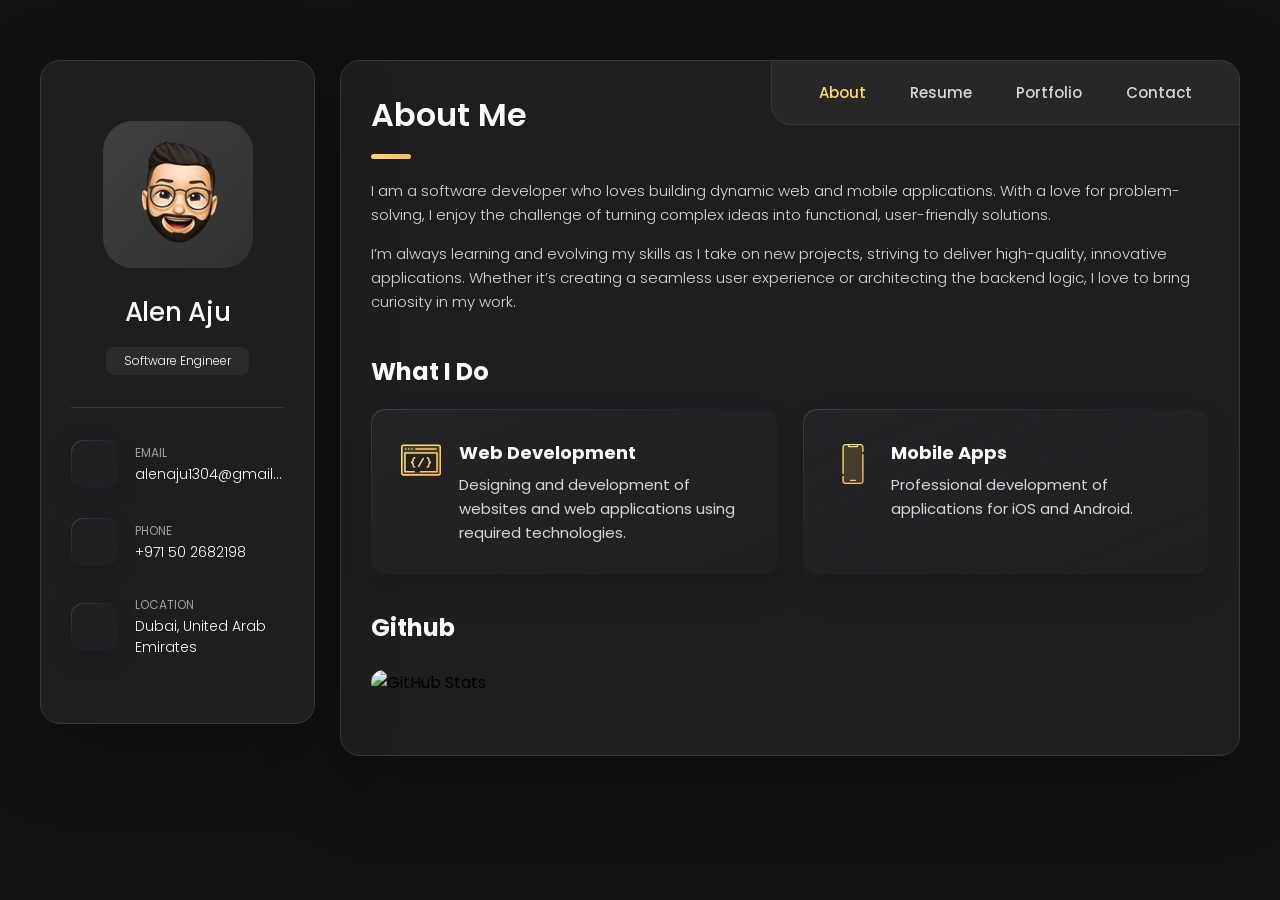
==== commit 68cd478f: "removed blog" ====
--- a/index.html
+++ b/index.html
@@ -38,109 +38,84 @@
     -->
 
     <aside class="sidebar" data-sidebar>
-
       <div class="sidebar-info">
-
         <figure class="avatar-box">
-          <img src="./assets/images/my-avatar.png" alt="Alen Aju" width="80">
+          <img src="./assets/images/my-avatar.png" alt="Alen Aju" class="avatar-image">
         </figure>
-
+    
         <div class="info-content">
-          <h1 class="name" title="Alen Aju">Alen Aju</h1>
-
+          <h1 class="name">Alen Aju</h1>
           <p class="title">Software Engineer</p>
         </div>
-
+    
         <button class="info_more-btn" data-sidebar-btn>
           <span>Show Contacts</span>
-
           <ion-icon name="chevron-down"></ion-icon>
         </button>
-
       </div>
-
+    
       <div class="sidebar-info_more">
-
         <div class="separator"></div>
-
+    
         <ul class="contacts-list">
-
           <li class="contact-item">
-
-            <div class="icon-box">
+            <div class="icon-box email">
               <ion-icon name="mail-outline"></ion-icon>
             </div>
-
             <div class="contact-info">
               <p class="contact-title">Email</p>
-
               <a href="mailto:alenaju1304@gmail.com" class="contact-link">alenaju1304@gmail.com</a>
             </div>
-
-          </li>
-
+          </li>
+    
           <li class="contact-item">
-
-            <div class="icon-box">
+            <div class="icon-box phone">
               <ion-icon name="phone-portrait-outline"></ion-icon>
             </div>
-
             <div class="contact-info">
               <p class="contact-title">Phone</p>
-
               <a href="tel:+971502682198" class="contact-link">+971 50 2682198</a>
             </div>
-
-          </li>
-
-
+          </li>
+    
           <li class="contact-item">
-
-            <div class="icon-box">
+            <div class="icon-box location">
               <ion-icon name="location-outline"></ion-icon>
             </div>
-
             <div class="contact-info">
               <p class="contact-title">Location</p>
-
               <address>Dubai, United Arab Emirates</address>
             </div>
-
-          </li>
-
+          </li>
         </ul>
-
+    
         <div class="separator"></div>
-
+    
         <ul class="social-list">
-
           <li class="social-item">
-            <a href="https://x.com/aju_alen_" class="social-link">
+            <a href="https://x.com/aju_alen_" class="social-link twitter">
               <ion-icon name="logo-twitter"></ion-icon>
             </a>
           </li>
-
           <li class="social-item">
-            <a href="https://medium.com/@alenaju1304" class="social-link">
+            <a href="https://medium.com/@alenaju1304" class="social-link medium">
               <ion-icon name="logo-medium"></ion-icon>
             </a>
           </li>
           <li class="social-item">
-            <a href="https://github.com/aju-alen" class="social-link">
+            <a href="https://github.com/aju-alen" class="social-link github">
               <ion-icon name="logo-github"></ion-icon>
             </a>
           </li>
           <li class="social-item">
-            <a href="https://linkedin.com/in/aju-alen/" class="social-link">
+            <a href="https://linkedin.com/in/aju-alen/" class="social-link linkedin">
               <ion-icon name="logo-linkedin"></ion-icon>
             </a>
           </li>
-
         </ul>
-
       </div>
-
     </aside>
+    
 
 
 
@@ -172,9 +147,9 @@
             <button class="navbar-link" data-nav-link>Portfolio</button>
           </li>
 
-          <li class="navbar-item">
+          <!-- <li class="navbar-item">
             <button class="navbar-link" data-nav-link>Blog</button>
-          </li>
+          </li> -->
 
           <li class="navbar-item">
             <button class="navbar-link" data-nav-link>Contact</button>
--- a/assets/css/style.css
+++ b/assets/css/style.css
@@ -319,6 +319,8 @@
   max-height: 112px;
   overflow: hidden;
   transition: var(--transition-2);
+  z-index: 2;
+  
 }
 
 .sidebar.active { max-height: 405px; }
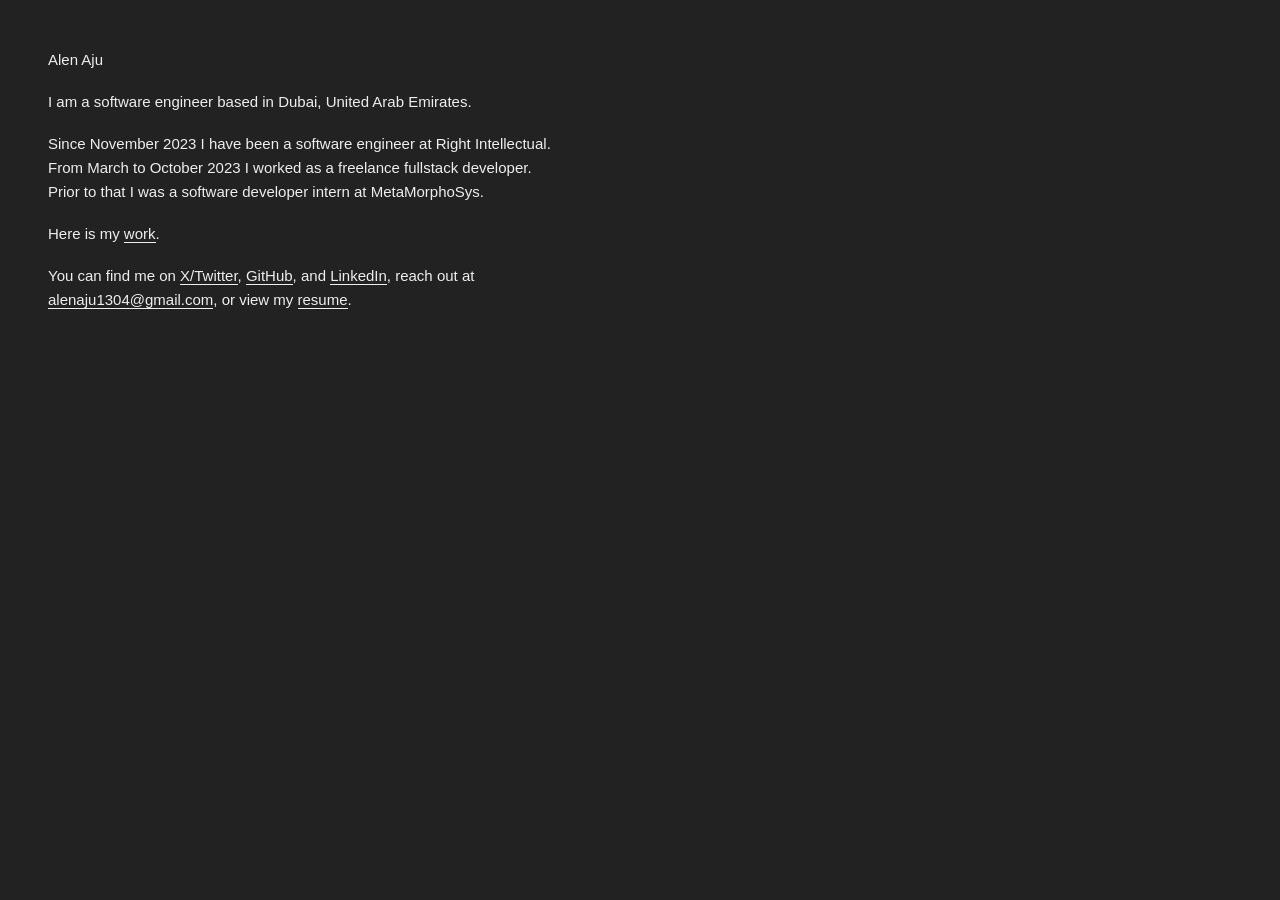
==== commit 3f872177: "portfolio" ====
--- a/index.html
+++ b/index.html
@@ -1,907 +1,34 @@
 <!DOCTYPE html>
 <html lang="en">
-
 <head>
   <meta charset="UTF-8">
-  <meta http-equiv="X-UA-Compatible" content="IE=edge">
-  <meta name="viewport" content="width=device-width, initial-scale=1.0">
-  <title>Alen Aju Portfolio</title>
-
-  <!--
-    - favicon
-  -->
+  <meta name="viewport" content="width=device-width, initial-scale=1">
+  <title>Alen Aju</title>
+  <meta name="description" content="Software engineer in Dubai.">
+  <meta name="author" content="Alen Aju">
+  <meta name="robots" content="index, follow">
+  <link rel="canonical" href="https://www.alenaju.site/">
+  <meta property="og:title" content="Alen Aju">
+  <meta property="og:description" content="Software engineer in Dubai.">
+  <meta property="og:url" content="https://www.alenaju.site/">
+  <meta property="og:type" content="website">
+  <meta name="twitter:card" content="summary">
+  <meta name="twitter:title" content="Alen Aju">
+  <meta name="twitter:description" content="Software engineer in Dubai.">
+  <meta name="theme-color" content="#222222">
   <link rel="shortcut icon" href="./assets/images/my-avatar.ico" type="image/x-icon">
-
-  <!--
-    - custom css link
-  -->
+  <link href="https://api.fontshare.com/v2/css?f[]=satoshi@400,500&display=swap" rel="stylesheet">
   <link rel="stylesheet" href="./assets/css/style.css">
-
-  <!--
-    - google font link
-  -->
-  <link rel="preconnect" href="https://fonts.googleapis.com">
-  <link rel="preconnect" href="https://fonts.gstatic.com" crossorigin>
-  <link href="https://fonts.googleapis.com/css2?family=Poppins:wght@300;400;500;600&display=swap" rel="stylesheet">
 </head>
-
 <body>
-
-  <!--
-    - #MAIN
-  -->
-
-  <main>
-
-    <!--
-      - #SIDEBAR
-    -->
-
-    <aside class="sidebar" data-sidebar>
-      <div class="sidebar-info">
-        <figure class="avatar-box">
-          <img src="./assets/images/my-avatar.png" alt="Alen Aju" class="avatar-image">
-        </figure>
-    
-        <div class="info-content">
-          <h1 class="name">Alen Aju</h1>
-          <p class="title">Software Engineer</p>
-        </div>
-    
-        <button class="info_more-btn" data-sidebar-btn>
-          <span>Show Contacts</span>
-          <ion-icon name="chevron-down"></ion-icon>
-        </button>
-      </div>
-    
-      <div class="sidebar-info_more">
-        <div class="separator"></div>
-    
-        <ul class="contacts-list">
-          <li class="contact-item">
-            <div class="icon-box email">
-              <ion-icon name="mail-outline"></ion-icon>
-            </div>
-            <div class="contact-info">
-              <p class="contact-title">Email</p>
-              <a href="mailto:alenaju1304@gmail.com" class="contact-link">alenaju1304@gmail.com</a>
-            </div>
-          </li>
-    
-          <li class="contact-item">
-            <div class="icon-box phone">
-              <ion-icon name="phone-portrait-outline"></ion-icon>
-            </div>
-            <div class="contact-info">
-              <p class="contact-title">Phone</p>
-              <a href="tel:+971502682198" class="contact-link">+971 50 2682198</a>
-            </div>
-          </li>
-    
-          <li class="contact-item">
-            <div class="icon-box location">
-              <ion-icon name="location-outline"></ion-icon>
-            </div>
-            <div class="contact-info">
-              <p class="contact-title">Location</p>
-              <address>Dubai, United Arab Emirates</address>
-            </div>
-          </li>
-        </ul>
-    
-        <div class="separator"></div>
-    
-        <ul class="social-list">
-          <li class="social-item">
-            <a href="https://x.com/aju_alen_" class="social-link twitter">
-              <ion-icon name="logo-twitter"></ion-icon>
-            </a>
-          </li>
-          <li class="social-item">
-            <a href="https://medium.com/@alenaju1304" class="social-link medium">
-              <ion-icon name="logo-medium"></ion-icon>
-            </a>
-          </li>
-          <li class="social-item">
-            <a href="https://github.com/aju-alen" class="social-link github">
-              <ion-icon name="logo-github"></ion-icon>
-            </a>
-          </li>
-          <li class="social-item">
-            <a href="https://linkedin.com/in/aju-alen/" class="social-link linkedin">
-              <ion-icon name="logo-linkedin"></ion-icon>
-            </a>
-          </li>
-        </ul>
-      </div>
-    </aside>
-    
-
-
-
-
-
-    <!--
-      - #main-content
-    -->
-
-    <div class="main-content">
-
-      <!--
-        - #NAVBAR
-      -->
-
-      <nav class="navbar">
-
-        <ul class="navbar-list">
-
-          <li class="navbar-item">
-            <button class="navbar-link  active" data-nav-link>About</button>
-          </li>
-
-          <li class="navbar-item">
-            <button class="navbar-link" data-nav-link>Resume</button>
-          </li>
-
-          <li class="navbar-item">
-            <button class="navbar-link" data-nav-link>Portfolio</button>
-          </li>
-
-          <!-- <li class="navbar-item">
-            <button class="navbar-link" data-nav-link>Blog</button>
-          </li> -->
-
-          <li class="navbar-item">
-            <button class="navbar-link" data-nav-link>Contact</button>
-          </li>
-
-        </ul>
-
-      </nav>
-
-
-
-
-
-      <!--
-        - #ABOUT
-      -->
-
-      <article class="about  active" data-page="about">
-
-        <header>
-          <h2 class="h2 article-title">About me</h2>
-        </header>
-
-        <section class="about-text">
-          <p>
-            I am a software developer who loves building dynamic web and mobile applications. With a love for problem-solving, I enjoy the challenge of turning complex ideas into functional, user-friendly solutions. 
-          </p>
-
-          <p>
-            I’m always learning and evolving my skills as I take on new projects, striving to deliver high-quality, innovative applications. Whether it’s creating a seamless user experience or architecting the backend logic, I love to bring curiosity in my work.
-          </p>
-        </section>
-
-
-        <!--
-          - service
-        -->
-
-        <section class="service">
-
-          <h3 class="h3 service-title">What I do</h3>
-
-          <ul class="service-list">
-
-            <li class="service-item">
-
-              <div class="service-icon-box">
-                <img src="./assets/images/icon-dev.svg" alt="Web development icon" width="40">
-              </div>
-
-              <div class="service-content-box">
-                <h4 class="h4 service-item-title">Web development</h4>
-
-                <p class="service-item-text">
-                  Designing and development of websites and web applications using required technologies.
-                </p>
-              </div>
-
-            </li>
-
-            <li class="service-item">
-
-              <div class="service-icon-box">
-                <img src="./assets/images/icon-app.svg" alt="mobile app icon" width="40">
-              </div>
-
-              <div class="service-content-box">
-                <h4 class="h4 service-item-title">Mobile apps</h4>
-
-                <p class="service-item-text">
-                  Professional development of applications for iOS and Android.
-                </p>
-              </div>
-
-            </li>
-
-           
-
-          </ul>
-
-        </section>
-
-
-        <!--
-          - testimonials
-        -->
-
-        <section class="testimonials">
-
-          <h3 class="h3 testimonials-title">Github</h3>
-
-          <!-- <img src="https://github-readme-stats.vercel.app/api?username=aju-alen&show_icons=false&theme=radical&hide_border=true" alt="GitHub Stats" /> -->
-          <img src="http://github-profile-summary-cards.vercel.app/api/cards/profile-details?username=aju-alen&theme=github_dark" alt="GitHub Stats" />          
-        </section>
-
-
-        <!--
-          - testimonials modal
-        -->
-
-        <div class="modal-container" data-modal-container>
-
-          <div class="overlay" data-overlay></div>
-
-          <section class="testimonials-modal">
-
-            <button class="modal-close-btn" data-modal-close-btn>
-              <ion-icon name="close-outline"></ion-icon>
-            </button>
-
-            <div class="modal-img-wrapper">
-              <figure class="modal-avatar-box">
-                <img src="./assets/images/avatar-1.png" alt="Daniel lewis" width="80" data-modal-img>
-              </figure>
-
-              <img src="./assets/images/icon-quote.svg" alt="quote icon">
-            </div>
-
-            <div class="modal-content">
-
-              <h4 class="h3 modal-title" data-modal-title>Daniel lewis</h4>
-
-              <time datetime="2021-06-14">14 June, 2021</time>
-
-              <div data-modal-text>
-                <p>
-                  Richard was hired to create a corporate identity. We were very pleased with the work done. She has a
-                  lot of experience
-                  and is very concerned about the needs of client. Lorem ipsum dolor sit amet, ullamcous cididt
-                  consectetur adipiscing
-                  elit, seds do et eiusmod tempor incididunt ut laborels dolore magnarels alia.
-                </p>
-              </div>
-
-            </div>
-
-          </section>
-
-        </div>
-
-
-        <!--
-          - clients
-        -->
-
-        <!-- <section class="clients">
-
-          <h3 class="h3 clients-title">Clients</h3>
-
-          <ul class="clients-list has-scrollbar">
-
-            <li class="clients-item">
-              <a href="#">
-                <img src="./assets/images/logo-1-color.png" alt="client logo">
-              </a>
-            </li>
-
-            <li class="clients-item">
-              <a href="#">
-                <img src="./assets/images/logo-2-color.png" alt="client logo">
-              </a>
-            </li>
-
-            <li class="clients-item">
-              <a href="#">
-                <img src="./assets/images/logo-3-color.png" alt="client logo">
-              </a>
-            </li>
-
-            <li class="clients-item">
-              <a href="#">
-                <img src="./assets/images/logo-4-color.png" alt="client logo">
-              </a>
-            </li>
-
-            <li class="clients-item">
-              <a href="#">
-                <img src="./assets/images/logo-5-color.png" alt="client logo">
-              </a>
-            </li>
-
-            <li class="clients-item">
-              <a href="#">
-                <img src="./assets/images/logo-6-color.png" alt="client logo">
-              </a>
-            </li>
-
-          </ul>
-
-        </section> -->
-
-      </article>
-
-
-
-
-
-      <!--
-        - #RESUME
-      -->
-
-      <article class="resume" data-page="resume">
-
-        <header>
-          <h2 class="h2 article-title">Resume</h2>
-        </header>
-
-        <section class="timeline">
-
-          <div class="title-wrapper">
-            <div class="icon-box">
-              <ion-icon name="book-outline"></ion-icon>
-            </div>
-
-            <h3 class="h3">Experience</h3>
-          </div>
-
-          <ol class="timeline-list">
-
-            <li class="timeline-item">
-
-              <span>October 2023 - Present</span>
-              <h4 class="h4 timeline-item-title">Right Intelelctual - Software Engineer<p class="p key-skill">Key Skills: Typescript, React, NodeJs, PostgreSQL, AWS</p></h4>
-              <p class="timeline-text">
-                • Developed an LMS mobile application using React Native (Expo) with a Node.js backend and PostgreSQL
-                database. Leveraged Zustand for efficient client-side state management and React Query for server-side state management, achieving a 30% performance improvement and a 47% increase in latency through caching and optimistic
-                updates.                
-              </p>
-            </br>
-              <p class="timeline-text">
-                • Integrated Single Sign-On (SSO) and token-based authentication, enhancing security and implemented one-toone and many-to-one bidirectional communication using Socket.IO, improving real-time chat functionality
-              </p>
-            </br>
-              <p class="timeline-text">
-                • Integrated Stripe as(subscription-based and one-time payments) and optimized form validation with Zod, reducing
-                form abandonment by 40% and developed custom UI components using StyleSheet, leading to a 33% reduction in
-                resource load times.                                
-              </p>
-            </br>
-              <p class="timeline-text">
-                • Developed a survey web application with stateless authentication, allowing users to create configurable surveys , and
-                integrated an analytics dashboard for real-time performance tracking.                          
-              </p>
-            </br>
-              <p class="timeline-text">
-                • Integrated AWS Rekognition for image verification during uploads and implemented a logic to convert data into excel
-                sheet.                                
-              </p>
-            </li>
-
-            <li class="timeline-item">
-
-              <span>Apr 2022 — Oct 2023</span>
-              <h4 class="h4 timeline-item-title">Freelance Contract - Full Stack Developer</h4>
-              <p class="timeline-text">
-                • Designed and developed a Journal publishing portal Web-Application using React along with Node.js for the backend
-                and MySQL as the database, Zustand as the client state management and React Query for server state management
-                which helped achieve a 52% increase in concurrent users and 27% reduced in data fetching from cache and optimistic
-                updates.                
-              </p>
-            </br>
-              <p class="timeline-text">
-                • Implemented features such as OAuth for authentication, stripe for one time payment checkout and subscription based
-                model.
-              </p>
-            </br>
-              <p class="timeline-text">
-                • Deployed the application to a VPS, set up SSL certificates and implemented a load balancer using Nginx proving an
-                efficient solution for the spike in users.                                
-              </p>
-            </li>
-
-            <li class="timeline-item">
-
-              <span>Sep 2022 — Mar 2023</span>
-              <h4 class="h4 timeline-item-title">MetaMorphoSys Technologies - Frontend Intern <p class="p key-skill">Key Skills: Typescript, Angular, ReactJS, HTML, CSS, Jasmine & Karma, Azure</p></h4>
-              <p class="timeline-text">
-                • Developed UI for SPA in Angular using Reactive Forms and populated the component using rule engine API which
-                helped fasten product creation by 47%.
-              </p>
-            </br>
-              <p class="timeline-text">
-                • Reduced API calls by 30% with SPA Liquid Cache, configured to cache slow or predictable API calls.
-              </p>
-            </br>
-              <p class="timeline-text">
-                • Documented and completed UI tests for an entire application containing over 35 components using testing tools like
-                Jasmine and Karma using White box testing approach resulting in accurate detection of UI errors.                
-              </p>
-            </br>
-              <p class="timeline-text">
-                • Enhanced SPA form’s UX by providing intra component’s form data validation with RxJS reducing form abandonment
-                by 27%.                
-              </p>
-            </li>
-
-          
-
-          </ol>
-
-        </section>
-
-        <section class="timeline">
-
-          <div class="title-wrapper">
-            <div class="icon-box">
-              <ion-icon name="book-outline"></ion-icon>
-            </div>
-
-            <h3 class="h3">Education</h3>
-          </div>
-
-          <ol class="timeline-list">
-
-            <li class="timeline-item"></li>
-
-              <span>Sep 2018 — Mar 2022</span>
-              <h4 class="h4 timeline-item-title">Rajagiri School of Engineering and Technology, India <p class="p key-skill">Bachelor Of Technology. Information Technology</p></h4>
-              <p class="timeline-text">
-               
-              </p>
-
-            </li>
-
-            <li class="timeline-item">
-
-              <span>Sep 2014 — Mar 2017</span>
-              <h4 class="h4 timeline-item-title">GEMS - Our Own English High School, U.A.E <p class="p key-skill">High School</p></h4>
-              <p class="timeline-text">
-               
-              </p>
-
-            </li>
-
-          </ol>
-
-        </section>
-
-      </article>
-
-
-
-
-
-      <!--
-        - #PORTFOLIO
-      -->
-
-      <article class="portfolio" data-page="portfolio">
-
-        <header>
-          <h2 class="h2 article-title">Portfolio</h2>
-        </header>
-
-        <section class="projects">
-
-          
-
-          <div class="filter-select-box">
-
-            <p class="filter-select" data-select>
-
-              <!-- <div class="select-value" data-selecct-value>Select category</div> -->
-
-              <!-- <div class="select-icon">
-                <ion-icon name="chevron-down"></ion-icon>
-              </div> -->
-
-            </p>
-
-            
-
-          </div>
-
-          <ul class="project-list">
-
-            <li class="project-item  active" data-filter-item data-category="web development">
-              <a href="https://github.com/aju-alen/AnalyticaForm">
-
-                <figure class="project-img">
-                  <div class="project-item-icon-box">
-                    <ion-icon name="eye-outline"></ion-icon>
-                  </div>
-
-                  <img src="https://github-readme-stats.vercel.app/api/pin/?username=aju-alen&repo=AnalyticaForm&width=500&show_owner=true&theme=gruvbox" alt="DubaiAnalytica" loading="lazy">
-                </figure>
-
-                <h3 class="project-title">Survey Software</h3>
-
-                <p class="project-category">Web App</p>
-
-              </a>
-            </li>
-
-            <li class="project-item  active" data-filter-item data-category="web development">
-              <a href="https://github.com/aju-alen/StudentMobileRN">
-
-                <figure class="project-img">
-                  <div class="project-item-icon-box">
-                    <ion-icon name="eye-outline"></ion-icon>
-                  </div>
-
-                  <img src="https://github-readme-stats.vercel.app/api/pin/?username=aju-alen&repo=StudentMobileRN&width=500&show_owner=true&theme=gruvbox" alt="StudentMobileRN" loading="lazy">
-                </figure>
-
-                <h3 class="project-title">LMS - Platform</h3>
-
-                <p class="project-category">Mobile App</p>
-
-              </a>
-            </li>
-
-            <li class="project-item  active" data-filter-item data-category="web development">
-              <a href="https://github.com/aju-alen/React_Journal">
-
-                <figure class="project-img">
-                  <div class="project-item-icon-box">
-                    <ion-icon name="eye-outline"></ion-icon>
-                  </div>
-
-                  <img src="https://github-readme-stats.vercel.app/api/pin/?username=aju-alen&repo=React_Journal&width=500&show_owner=true&theme=gruvbox" alt="StudentMobileRN" loading="lazy">
-                </figure>
-
-                <h3 class="project-title">Journal Application</h3>
-
-                <p class="project-category">Web App</p>
-
-              </a>
-            </li>
-
-            <li class="project-item  active" data-filter-item data-category="web development">
-              <a href="https://github.com/aju-alen/safari-books">
-
-                <figure class="project-img">
-                  <div class="project-item-icon-box">
-                    <ion-icon name="eye-outline"></ion-icon>
-                  </div>
-
-                  <img src="https://github-readme-stats.vercel.app/api/pin/?username=aju-alen&repo=safari-books&width=500&show_owner=true&theme=gruvbox" alt="StudentMobileRN" loading="lazy">
-                </figure>
-
-                <h3 class="project-title">Audiobook Marketplace</h3>
-
-                <p class="project-category">Mobile App</p>
-
-              </a>
-            </li>
-
-            <li class="project-item  active" data-filter-item data-category="web development">
-              <a href="https://github.com/aju-alen/JobFinder_ReactNative">
-
-                <figure class="project-img">
-                  <div class="project-item-icon-box">
-                    <ion-icon name="eye-outline"></ion-icon>
-                  </div>
-
-                  <img src="https://github-readme-stats.vercel.app/api/pin/?username=aju-alen&repo=JobFinder_ReactNative&width=500&show_owner=true&theme=gruvbox" alt="StudentMobileRN" loading="lazy">
-                </figure>
-
-                <h3 class="project-title">Job Finder</h3>
-
-                <p class="project-category">Mobile App</p>
-
-              </a>
-            </li>
-
-           
-
-            <li class="project-item  active" data-filter-item data-category="web development">
-              <a href="https://github.com/aju-alen/liverprod">
-
-                <figure class="project-img">
-                  <div class="project-item-icon-box">
-                    <ion-icon name="eye-outline"></ion-icon>
-                  </div>
-
-                  <img src="https://github-readme-stats.vercel.app/api/pin/?username=aju-alen&repo=liverprod&width=500&show_owner=true&theme=gruvbox" alt="StudentMobileRN" loading="lazy">
-                </figure>
-
-                <h3 class="project-title">gethelp</h3>
-
-                <p class="project-category">Web App</p>
-
-              </a>
-            </li>
-
-          </ul>
-
-        </section>
-
-      </article>
-
-
-
-
-
-      <!--
-        - #BLOG
-      -->
-
-      <article class="blog" data-page="blog">
-
-        <header>
-          <h2 class="h2 article-title">Blog</h2>
-        </header>
-
-        <!-- <section class="blog-posts">
-
-          <ul class="blog-posts-list">
-
-            <li class="blog-post-item">
-              <a href="#">
-
-                <figure class="blog-banner-box">
-                  <img src="./assets/images/blog-1.jpg" alt="Design conferences in 2022" loading="lazy">
-                </figure>
-
-                <div class="blog-content">
-
-                  <div class="blog-meta">
-                    <p class="blog-category">Design</p>
-
-                    <span class="dot"></span>
-
-                    <time datetime="2022-02-23">Fab 23, 2022</time>
-                  </div>
-
-                  <h3 class="h3 blog-item-title">Design conferences in 2022</h3>
-
-                  <p class="blog-text">
-                    Veritatis et quasi architecto beatae vitae dicta sunt, explicabo.
-                  </p>
-
-                </div>
-
-              </a>
-            </li>
-
-            <li class="blog-post-item">
-              <a href="#">
-
-                <figure class="blog-banner-box">
-                  <img src="./assets/images/blog-2.jpg" alt="Best fonts every designer" loading="lazy">
-                </figure>
-
-                <div class="blog-content">
-
-                  <div class="blog-meta">
-                    <p class="blog-category">Design</p>
-
-                    <span class="dot"></span>
-
-                    <time datetime="2022-02-23">Fab 23, 2022</time>
-                  </div>
-
-                  <h3 class="h3 blog-item-title">Best fonts every designer</h3>
-
-                  <p class="blog-text">
-                    Sed ut perspiciatis, nam libero tempore, cum soluta nobis est eligendi.
-                  </p>
-
-                </div>
-
-              </a>
-            </li>
-
-            <li class="blog-post-item">
-              <a href="#">
-
-                <figure class="blog-banner-box">
-                  <img src="./assets/images/blog-3.jpg" alt="Design digest #80" loading="lazy">
-                </figure>
-
-                <div class="blog-content">
-
-                  <div class="blog-meta">
-                    <p class="blog-category">Design</p>
-
-                    <span class="dot"></span>
-
-                    <time datetime="2022-02-23">Fab 23, 2022</time>
-                  </div>
-
-                  <h3 class="h3 blog-item-title">Design digest #80</h3>
-
-                  <p class="blog-text">
-                    Excepteur sint occaecat cupidatat no proident, quis nostrum exercitationem ullam corporis suscipit.
-                  </p>
-
-                </div>
-
-              </a>
-            </li>
-
-            <li class="blog-post-item">
-              <a href="#">
-
-                <figure class="blog-banner-box">
-                  <img src="./assets/images/blog-4.jpg" alt="UI interactions of the week" loading="lazy">
-                </figure>
-
-                <div class="blog-content">
-
-                  <div class="blog-meta">
-                    <p class="blog-category">Design</p>
-
-                    <span class="dot"></span>
-
-                    <time datetime="2022-02-23">Fab 23, 2022</time>
-                  </div>
-
-                  <h3 class="h3 blog-item-title">UI interactions of the week</h3>
-
-                  <p class="blog-text">
-                    Enim ad minim veniam, consectetur adipiscing elit, quis nostrud exercitation ullamco laboris nisi.
-                  </p>
-
-                </div>
-
-              </a>
-            </li>
-
-            <li class="blog-post-item">
-              <a href="#">
-
-                <figure class="blog-banner-box">
-                  <img src="./assets/images/blog-5.jpg" alt="The forgotten art of spacing" loading="lazy">
-                </figure>
-
-                <div class="blog-content">
-
-                  <div class="blog-meta">
-                    <p class="blog-category">Design</p>
-
-                    <span class="dot"></span>
-
-                    <time datetime="2022-02-23">Fab 23, 2022</time>
-                  </div>
-
-                  <h3 class="h3 blog-item-title">The forgotten art of spacing</h3>
-
-                  <p class="blog-text">
-                    Maxime placeat, sed do eiusmod tempor incididunt ut labore et dolore magna aliqua.
-                  </p>
-
-                </div>
-
-              </a>
-            </li>
-
-            <li class="blog-post-item">
-              <a href="#">
-
-                <figure class="blog-banner-box">
-                  <img src="./assets/images/blog-6.jpg" alt="Design digest #79" loading="lazy">
-                </figure>
-
-                <div class="blog-content">
-
-                  <div class="blog-meta">
-                    <p class="blog-category">Design</p>
-
-                    <span class="dot"></span>
-
-                    <time datetime="2022-02-23">Fab 23, 2022</time>
-                  </div>
-
-                  <h3 class="h3 blog-item-title">Design digest #79</h3>
-
-                  <p class="blog-text">
-                    Optio cumque nihil impedit uo minus quod maxime placeat, velit esse cillum.
-                  </p>
-
-                </div>
-
-              </a>
-            </li>
-
-          </ul>
-
-        </section> -->
-
-      </article>
-
-
-
-
-
-      <!--
-        - #CONTACT
-      -->
-
-      <article class="contact" data-page="contact">
-
-        <header>
-          <h2 class="h2 article-title">Contact</h2>
-        </header>
-
-        <section class="mapbox" data-mapbox>
-          <figure>
-            <iframe
-            src="https://www.google.com/maps/embed?pb=!1m18!1m12!1m3!1d57854.3380224183!2d55.22992494601219!3d25.276987203604473!2m3!1f0!2f0!3f0!3m2!1i1024!2i768!4f13.1!3m3!1m2!1s0x3e5f43484d1a5b35%3A0xdfcdb7bf5615ed7f!2sDubai!5e0!3m2!1sen!2sbd!4v1695127624701!5m2!1sen!2sbd"
-            width="400" height="300" loading="lazy" allowfullscreen="" referrerpolicy="no-referrer-when-downgrade"></iframe>
-          
-        </section>
-
-        <section class="contact-form">
-
-          <h3 class="h3 form-title">Contact Form</h3>
-
-          <form  action="https://getform.io/f/blljdolb" method="POST" class="form" data-form>
-
-            <div class="input-wrapper">
-              <input type="text" name="name" class="form-input" placeholder="Full name" required data-form-input>
-
-              <input type="email" name="email" class="form-input" placeholder="Email address" required data-form-input>
-            </div>
-            <input type="hidden" name="_gotcha" style="display:none !important">
-
-            <textarea type="text" name="message" class="form-input" placeholder="Your Message" required data-form-input></textarea>
-
-            <button class="form-btn" type="submit" disabled data-form-btn>
-              <ion-icon name="paper-plane"></ion-icon>
-              <span>Send Message</span>
-            </button>
-
-          </form>
-
-        </section>
-
-      </article>
-
+  <main class="detail">
+    <h1>Alen Aju</h1>
+    <div class="limit">
+      <p>I am a software engineer based in Dubai, United Arab Emirates.</p>
+      <p>Since November 2023 I have been a software engineer at Right Intellectual. From March to October 2023 I worked as a freelance fullstack developer. Prior to that I was a software developer intern at MetaMorphoSys.</p>
+      <p>Here is my <a href="./work.html">work</a>.</p>
+      <p>You can find me on <a href="https://x.com/aju_alen_" target="_blank" rel="noopener noreferrer">X/Twitter</a>, <a href="https://github.com/aju-alen" target="_blank" rel="noopener noreferrer">GitHub</a>, and <a href="https://linkedin.com/in/aju-alen/" target="_blank" rel="noopener noreferrer">LinkedIn</a>, reach out at <a href="mailto:alenaju1304@gmail.com">alenaju1304@gmail.com</a>, or view my <a href="./2026_Alen_Aju_Resume.pdf" target="_blank" rel="noopener noreferrer">resume</a>.</p>
     </div>
-
   </main>
-
-
-
-
-
-
-  <!--
-    - custom js link
-  -->
-  <script src="./assets/js/script.js"></script>
-
-  <!--
-    - ionicon link
-  -->
-  <script type="module" src="https://unpkg.com/ionicons@5.5.2/dist/ionicons/ionicons.esm.js"></script>
-  <script nomodule src="https://unpkg.com/ionicons@5.5.2/dist/ionicons/ionicons.js"></script>
-
 </body>
-
-</html>+</html>
--- a/assets/css/style.css
+++ b/assets/css/style.css
@@ -1,1907 +1,137 @@
-/*-----------------------------------*\
-  #style.css
-\*-----------------------------------*/
-
-
-/**
- * copyright 2022 @codewithsadee
- */
-
-
-
-
-
-/*-----------------------------------*\
-  #CUSTOM PROPERTY
-\*-----------------------------------*/
-
 :root {
-
-  /**
-   * colors
-   */
-
-  /* gradient */
-
-  --bg-gradient-onyx: linear-gradient(
-    to bottom right, 
-    hsl(240, 1%, 25%) 3%, 
-    hsl(0, 0%, 19%) 97%
-  );
-  --bg-gradient-jet: linear-gradient(
-    to bottom right, 
-    hsla(240, 1%, 18%, 0.251) 0%, 
-    hsla(240, 2%, 11%, 0) 100%
-  ), hsl(240, 2%, 13%);
-  --bg-gradient-yellow-1: linear-gradient(
-    to bottom right, 
-    hsl(45, 100%, 71%) 0%, 
-    hsla(36, 100%, 69%, 0) 50%
-  );
-  --bg-gradient-yellow-2: linear-gradient(
-    135deg, 
-    hsla(45, 100%, 71%, 0.251) 0%, 
-    hsla(35, 100%, 68%, 0) 59.86%
-  ), hsl(240, 2%, 13%);
-  --border-gradient-onyx: linear-gradient(
-    to bottom right, 
-    hsl(0, 0%, 25%) 0%, 
-    hsla(0, 0%, 25%, 0) 50%
-  );
-  --text-gradient-yellow: linear-gradient(
-    to right, 
-    hsl(45, 100%, 72%), 
-    hsl(35, 100%, 68%)
-  );
-
-  /* solid */
-
-  --jet: hsl(0, 0%, 22%);
-  --onyx: hsl(240, 1%, 17%);
-  --eerie-black-1: hsl(240, 2%, 13%);
-  --eerie-black-2: hsl(240, 2%, 12%);
-  --smoky-black: hsl(0, 0%, 7%);
-  --white-1: hsl(0, 0%, 100%);
-  --white-2: hsl(0, 0%, 98%);
-  --orange-yellow-crayola: hsl(45, 100%, 72%);
-  --vegas-gold: hsl(45, 54%, 58%);
-  --light-gray: hsl(0, 0%, 84%);
-  --light-gray-70: hsla(0, 0%, 84%, 0.7);
-  --bittersweet-shimmer: hsl(0, 43%, 51%);
-
-  /**
-   * typography
-   */
-
-  /* font-family */
-  --ff-poppins: 'Poppins', sans-serif;
-
-  /* font-size */
-  --fs-1: 24px;
-  --fs-2: 18px;
-  --fs-3: 17px;
-  --fs-4: 16px;
-  --fs-5: 15px;
-  --fs-6: 14px;
-  --fs-7: 13px;
-  --fs-8: 11px;
-
-  /* font-weight */
-  --fw-300: 300;
-  --fw-400: 400;
-  --fw-500: 500;
-  --fw-600: 600;
-
-  /**
-   * shadow
-   */
-  
-  --shadow-1: -4px 8px 24px hsla(0, 0%, 0%, 0.25);
-  --shadow-2: 0 16px 30px hsla(0, 0%, 0%, 0.25);
-  --shadow-3: 0 16px 40px hsla(0, 0%, 0%, 0.25);
-  --shadow-4: 0 25px 50px hsla(0, 0%, 0%, 0.15);
-  --shadow-5: 0 24px 80px hsla(0, 0%, 0%, 0.25);
-
-  /**
-   * transition
-   */
-
-  --transition-1: 0.25s ease;
-  --transition-2: 0.5s ease-in-out;
-
+  color-scheme: dark;
+  --background-color: #222;
+  --text1: #eee;
+  --text2: #aaa;
+  --link: #eee;
+  --page-padding: clamp(12px, 5dvw, 48px);
+  --content-width: 512px;
+  --font-size: 15px;
+  --line-height: 24px;
 }
 
-
-
-
-
-/*-----------------------------------*\
-  #RESET
-\*-----------------------------------*/
-
-*, *::before, *::after {
+*,
+*::before,
+*::after {
+  box-sizing: border-box;
   margin: 0;
   padding: 0;
-  box-sizing: border-box;
 }
 
-a { text-decoration: none; }
-
-li { list-style: none; }
-
-img, ion-icon, a, button, time, span { display: block; }
-
-button {
-  font: inherit;
-  background: none;
-  border: none;
-  text-align: left;
-  cursor: pointer;
+html,
+body {
+  position: relative;
 }
 
-input, textarea {
-  display: block;
-  width: 100%;
-  background: none;
-  font: inherit;
+body {
+  font-family: Satoshi, "Helvetica Neue", Helvetica, Arial, sans-serif;
+  font-optical-sizing: auto;
+  -webkit-font-smoothing: antialiased;
+  -moz-osx-font-smoothing: grayscale;
+  font-style: normal;
+  font-weight: 400;
+  font-size: var(--font-size);
+  font-variant: tabular-nums;
+  line-height: 1.6;
+  padding: 0 var(--page-padding);
+  color: var(--text2);
+  background-color: var(--background-color);
+}
+
+a {
+  color: var(--text1);
+  -webkit-tap-highlight-color: transparent;
+  text-decoration: none;
+}
+
+a:focus-visible {
+  outline: 2px solid var(--text1);
+  outline-offset: 3px;
 }
 
 ::selection {
-  background: var(--orange-yellow-crayola);
-  color: var(--smoky-black);
+  background: var(--text1);
+  color: var(--background-color);
 }
 
-:focus { outline-color: var(--orange-yellow-crayola); }
-
-html { font-family: var(--ff-poppins); }
-
-body { background: var(--smoky-black); }
-
-
-
-
-
-/*-----------------------------------*\
-  #REUSED STYLE
-\*-----------------------------------*/
-
-.sidebar,
-article {
-  background: var(--eerie-black-2);
-  border: 1px solid var(--jet);
-  border-radius: 20px;
-  padding: 15px;
-  box-shadow: var(--shadow-1);
-  z-index: 1;
+.detail {
+  padding: var(--page-padding) 0;
+  min-height: 100dvh;
 }
 
-.separator {
-  width: 100%;
-  height: 1px;
-  background: var(--jet);
-  margin: 16px 0;
+.detail h1 {
+  max-width: var(--content-width);
+  margin: 0 0 18px;
+  color: var(--text1);
+  font-size: var(--font-size);
+  font-weight: 400;
+  line-height: var(--line-height);
 }
 
-.icon-box {
-  position: relative;
-  background: var(--border-gradient-onyx);
-  width: 30px;
-  height: 30px;
-  border-radius: 8px;
-  display: flex;
-  justify-content: center;
-  align-items: center;
-  font-size: 16px;
-  color: var(--orange-yellow-crayola);
-  box-shadow: var(--shadow-1);
-  z-index: 1;
+.limit {
+  max-width: var(--content-width);
 }
 
-.icon-box::before {
-  content: "";
-  position: absolute;
-  inset: 1px;
-  background: var(--eerie-black-1);
-  border-radius: inherit;
-  z-index: -1;
+.detail p {
+  margin-bottom: 18px;
+  color: var(--text1);
+  line-height: var(--line-height);
 }
 
-.icon-box ion-icon { --ionicon-stroke-width: 35px; }
-
-article { display: none; }
-
-article.active {
-  display: block;
-  animation: fade 0.5s ease backwards;
+.detail p a {
+  border-bottom: 1px solid var(--text1);
+  color: var(--link);
 }
 
-@keyframes fade {
-  0% { opacity: 0; }
-  100% { opacity: 1; }
+.detail p a:hover,
+.detail p a:active {
+  color: var(--text2);
 }
 
-.h2,
-.h3,
-.h4,
-.h5 {
-  color: var(--white-2);
-  text-transform: capitalize;
+.detail h1 a {
+  color: var(--text1);
+  border-bottom: none;
 }
 
-.h2 { font-size: var(--fs-1); }
-
-.h3 { font-size: var(--fs-2); }
-
-.h4 { font-size: var(--fs-4); }
-
-.h5 {
-  font-size: var(--fs-7);
-  font-weight: var(--fw-500);
+.detail h1 a:hover,
+.detail h1 a:active {
+  color: var(--text2);
 }
 
-.article-title {
-  position: relative;
-  padding-bottom: 7px;
+.page-label {
+  margin-bottom: 28px;
+  color: var(--text2);
 }
 
-.article-title::after {
-  content: "";
-  position: absolute;
-  bottom: 0;
-  left: 0;
-  width: 30px;
-  height: 3px;
-  background: var(--text-gradient-yellow);
-  border-radius: 3px;
+.job {
+  margin-bottom: 36px;
 }
 
-.has-scrollbar::-webkit-scrollbar {
-  width: 5px; /* for vertical scrollbar */
-  height: 5px; /* for horizontal scrollbar */
+.job h2 {
+  margin: 0 0 4px;
+  color: var(--text1);
+  font-size: var(--font-size);
+  font-weight: 500;
+  line-height: var(--line-height);
 }
 
-.has-scrollbar::-webkit-scrollbar-track {
-  background: var(--onyx);
-  border-radius: 5px;
+.job-meta {
+  margin-bottom: 12px;
+  color: var(--text2);
+  line-height: var(--line-height);
 }
 
-.has-scrollbar::-webkit-scrollbar-thumb {
-  background: var(--orange-yellow-crayola);
-  border-radius: 5px;
+.job ul {
+  padding-left: 1.15em;
+  color: var(--text1);
+  line-height: var(--line-height);
 }
 
-.has-scrollbar::-webkit-scrollbar-button { width: 20px; }
-
-.content-card {
-  position: relative;
-  background: var(--border-gradient-onyx);
-  padding: 15px;
-  padding-top: 45px;
-  border-radius: 14px;
-  box-shadow: var(--shadow-2);
-  cursor: pointer;
-  z-index: 1;
+.job li {
+  margin-bottom: 10px;
+  list-style: disc;
 }
 
-.content-card::before {
-  content: "";
-  position: absolute;
-  inset: 1px;
-  background: var(--bg-gradient-jet);
-  border-radius: inherit;
-  z-index: -1;
+.job li:last-child {
+  margin-bottom: 0;
 }
-
-
-
-
-
-/*-----------------------------------*\
-  #MAIN
-\*-----------------------------------*/
-
-main {
-  margin: 15px 12px;
-  margin-bottom: 75px;
-  min-width: 259px;
-}
-
-
-
-
-
-/*-----------------------------------*\
-  #SIDEBAR
-\*-----------------------------------*/
-
-.sidebar {
-  margin-bottom: 15px;
-  max-height: 112px;
-  overflow: hidden;
-  transition: var(--transition-2);
-  z-index: 2;
-  
-}
-
-.sidebar.active { max-height: 405px; }
-
-.sidebar-info {
-  position: relative;
-  display: flex;
-  justify-content: flex-start;
-  align-items: center;
-  gap: 15px;
-}
-
-.avatar-box {
-  background: var(--bg-gradient-onyx);
-  border-radius: 20px;
-}
-
-.info-content .name {
-  color: var(--white-2);
-  font-size: var(--fs-3);
-  font-weight: var(--fw-500);
-  letter-spacing: -0.25px;
-  margin-bottom: 10px;
-}
-
-.info-content .title {
-  color: var(--white-1);
-  background: var(--onyx);
-  font-size: var(--fs-8);
-  font-weight: var(--fw-300);
-  width: max-content;
-  padding: 3px 12px;
-  border-radius: 8px;
-}
-
-.info_more-btn {
-  position: absolute;
-  top: -15px;
-  right: -15px;
-  border-radius: 0 15px;
-  font-size: 13px;
-  color: var(--orange-yellow-crayola);
-  background: var(--border-gradient-onyx);
-  padding: 10px;
-  box-shadow: var(--shadow-2);
-  transition: var(--transition-1);
-  z-index: 1;
-}
-
-.info_more-btn::before {
-  content: "";
-  position: absolute;
-  inset: 1px;
-  border-radius: inherit;
-  background: var(--bg-gradient-jet);
-  transition: var(--transition-1);
-  z-index: -1;
-}
-
-.info_more-btn:hover,
-.info_more-btn:focus { background: var(--bg-gradient-yellow-1); }
-
-.info_more-btn:hover::before,
-.info_more-btn:focus::before { background: var(--bg-gradient-yellow-2); }
-
-.info_more-btn span { display: none; }
-
-.sidebar-info_more {
-  opacity: 0;
-  visibility: hidden;
-  transition: var(--transition-2);
-}
-
-.sidebar.active .sidebar-info_more {
-  opacity: 1;
-  visibility: visible;
-}
-
-.contacts-list {
-  display: grid;
-  grid-template-columns: 1fr;
-  gap: 16px;
-}
-
-.contact-item {
-  min-width: 100%;
-  display: flex;
-  align-items: center;
-  gap: 16px;
-}
-
-.contact-info {
-  max-width: calc(100% - 46px);
-  width: calc(100% - 46px);
-}
-
-.contact-title {
-  color: var(--light-gray-70);
-  font-size: var(--fs-8);
-  text-transform: uppercase;
-  margin-bottom: 2px;
-}
-
-.contact-info :is(.contact-link, time, address) {
-  color: var(--white-2);
-  font-size: var(--fs-7);
-}
-
-.contact-info address { font-style: normal; }
-
-.social-list {
-  display: flex;
-  justify-content: flex-start;
-  align-items: center;
-  gap: 15px;
-  padding-bottom: 4px;
-  padding-left: 7px;
-}
-
-.social-item .social-link {
-  color: var(--light-gray-70);
-  font-size: 18px;
-}
-
-
-.social-item .social-link:hover { color: var(--light-gray); }
-
-
-
-
-
-/*-----------------------------------*\
-  #NAVBAR
-\*-----------------------------------*/
-
-.navbar {
-  position: fixed;
-  bottom: 0;
-  left: 0;
-  width: 100%;
-  background: hsla(240, 1%, 17%, 0.75);
-  backdrop-filter: blur(10px);
-  border: 1px solid var(--jet);
-  border-radius: 12px 12px 0 0;
-  box-shadow: var(--shadow-2);
-  z-index: 5;
-}
-
-.navbar-list {
-  display: flex;
-  flex-wrap: wrap;
-  justify-content: center;
-  align-items: center;
-  padding: 0 10px;
-}
-
-.navbar-link {
-  color: var(--light-gray);
-  font-size: var(--fs-8);
-  padding: 20px 7px;
-  transition: color var(--transition-1);
-}
-
-.navbar-link:hover,
-.navbar-link:focus { color: var(--light-gray-70); }
-
-.navbar-link.active { color: var(--orange-yellow-crayola); }
-
-
-
-
-
-/*-----------------------------------*\
-  #ABOUT
-\*-----------------------------------*/
-
-.about .article-title { margin-bottom: 15px; }
-
-.about-text {
-  color: var(--light-gray);
-  font-size: var(--fs-6);
-  font-weight: var(--fw-300);
-  line-height: 1.6;
-}
-
-.about-text p { margin-bottom: 15px; }
-
-
-
-/**
- * #service 
- */
-
-.service { margin-bottom: 35px; }
-
-.service-title { margin-bottom: 20px; }
-
-.service-list {
-  display: grid;
-  grid-template-columns: 1fr;
-  gap: 20px;
-}
-
-.service-item {
-  position: relative;
-  background: var(--border-gradient-onyx);
-  padding: 20px;
-  border-radius: 14px;
-  box-shadow: var(--shadow-2);
-  z-index: 1;
-}
-
-.service-item::before {
-  content: "";
-  position: absolute;
-  inset: 1px;
-  background: var(--bg-gradient-jet);
-  border-radius: inherit;
-  z-index: -1;
-}
-
-.service-icon-box { margin-bottom: 10px; }
-
-.service-icon-box img { margin: auto; }
-
-.service-content-box { text-align: center; }
-
-.service-item-title { margin-bottom: 7px; }
-
-.service-item-text {
-  color: var(--light-gray);
-  font-size: var(--fs-6);
-  font-weight: var(--fw-3);
-  line-height: 1.6;
-}
-
-
-/**
- * #testimonials 
- */
-
-.testimonials { margin-bottom: 30px; }
-
-.testimonials img{
-  width: 100%;
-  height: 100%;
-  object-fit: cover;
-  border-radius: 14px;
-}
-
-.testimonials-title { margin-bottom: 20px; }
-
-.testimonials-list {
-  display: flex;
-  justify-content: flex-start;
-  align-items: flex-start;
-  gap: 15px;
-  margin: 0 -15px;
-  padding: 25px 15px;
-  padding-bottom: 35px;
-  overflow-x: auto;
-  scroll-behavior: smooth;
-  overscroll-behavior-inline: contain;
-  scroll-snap-type: inline mandatory;
-}
-
-.testimonials-item {
-  min-width: 100%;
-  scroll-snap-align: center;
-}
-
-.testimonials-avatar-box {
-  position: absolute;
-  top: 0;
-  left: 0;
-  transform: translate(15px, -25px);
-  background: var(--bg-gradient-onyx);
-  border-radius: 14px;
-  box-shadow: var(--shadow-1);
-}
-
-.testimonials-item-title { margin-bottom: 7px; }
-
-.testimonials-text {
-  color: var(--light-gray);
-  font-size: var(--fs-6);
-  font-weight: var(--fw-300);
-  line-height: 1.6;
-  display: -webkit-box;
-  line-clamp: 4;
-  -webkit-line-clamp: 4;
-  -webkit-box-orient: vertical;
-  overflow: hidden;
-}
-
-
-/**
- * #testimonials-modal
- */
-
-.modal-container {
-  position: fixed;
-  top: 0;
-  left: 0;
-  width: 100%;
-  height: 100%;
-  display: flex;
-  justify-content: center;
-  align-items: center;
-  overflow-y: auto;
-  overscroll-behavior: contain;
-  z-index: 20;
-  pointer-events: none;
-  visibility: hidden;
-}
-
-.modal-container::-webkit-scrollbar { display: none; }
-
-.modal-container.active {
-  pointer-events: all;
-  visibility: visible;
-}
-
-.overlay {
-  position: fixed;
-  top: 0;
-  left: 0;
-  width: 100%;
-  height: 100vh;
-  background: hsl(0, 0%, 5%);
-  opacity: 0;
-  visibility: hidden;
-  pointer-events: none;
-  z-index: 1;
-  transition: var(--transition-1);
-}
-
-.overlay.active {
-  opacity: 0.8;
-  visibility: visible;
-  pointer-events: all;
-}
-
-.testimonials-modal {
-  background: var(--eerie-black-2);
-  position: relative;
-  padding: 15px;
-  margin: 15px 12px;
-  border: 1px solid var(--jet);
-  border-radius: 14px;
-  box-shadow: var(--shadow-5);
-  transform: scale(1.2);
-  opacity: 0;
-  transition: var(--transition-1);
-  z-index: 2;
-}
-
-.modal-container.active .testimonials-modal {
-  transform: scale(1);
-  opacity: 1;
-}
-
-.modal-close-btn {
-  position: absolute;
-  top: 15px;
-  right: 15px;
-  background: var(--onyx);
-  border-radius: 8px;
-  width: 32px;
-  height: 32px;
-  display: flex;
-  justify-content: center;
-  align-items: center;
-  color: var(--white-2);
-  font-size: 18px;
-  opacity: 0.7;
-}
-
-.modal-close-btn:hover,
-.modal-close-btn:focus { opacity: 1; }
-
-.modal-close-btn ion-icon { --ionicon-stroke-width: 50px; }
-
-.modal-avatar-box {
-  background: var(--bg-gradient-onyx);
-  width: max-content;
-  border-radius: 14px;
-  margin-bottom: 15px;
-  box-shadow: var(--shadow-2);
-}
-
-.modal-img-wrapper > img { display: none; }
-
-.modal-title { margin-bottom: 4px; }
-
-.modal-content time {
-  font-size: var(--fs-6);
-  color: var(--light-gray-70);
-  font-weight: var(--fw-300);
-  margin-bottom: 10px;
-}
-
-.modal-content p {
-  color: var(--light-gray);
-  font-size: var(--fs-6);
-  font-weight: var(--fw-300);
-  line-height: 1.6;
-}
-
-
-/**
- * #clients 
- */
-
-.clients { margin-bottom: 15px; }
-
-.clients-list {
-  display: flex;
-  justify-content: flex-start;
-  align-items: flex-start;
-  gap: 15px;
-  margin: 0 -15px;
-  padding: 25px;
-  padding-bottom: 25px;
-  overflow-x: auto;
-  scroll-behavior: smooth;
-  overscroll-behavior-inline: contain;
-  scroll-snap-type: inline mandatory;
-  scroll-padding-inline: 25px;
-}
-
-.clients-item {
-  min-width: 50%;
-  scroll-snap-align: start;
-}
-
-.clients-item img {
-  width: 100%;
-  filter: grayscale(1);
-  transition: var(--transition-1);
-}
-
-.clients-item img:hover { filter: grayscale(0); }
-
-
-
-
-
-/*-----------------------------------*\
-  #RESUME
-\*-----------------------------------*/
-
-.article-title { margin-bottom: 30px; }
-
-
-/**
- * education and experience 
- */
-
-.timeline { margin-bottom: 30px; }
-
-.timeline .title-wrapper {
-  display: flex;
-  align-items: center;
-  gap: 15px;
-  margin-bottom: 25px;
-}
-
-.timeline-list {
-  font-size: var(--fs-6);
-  margin-left: 45px;
-}
-
-.timeline-item { position: relative; }
-.key-skill {
-  color: var(--light-gray-70);
-  font-size: var(--fs-6);
-  font-weight: var(--fw-300);
-  line-height: 1.6;
-}
-
-.timeline-item:not(:last-child) { margin-bottom: 20px; }
-
-.timeline-item-title {
-  font-size: var(--fs-6);
-  line-height: 1.3;
-  margin-bottom: 3px;
-}
-
-.timeline-list span {
-  color: var(--vegas-gold);
-  font-weight: var(--fw-400);
-  line-height: 1.6;
-}
-
-.timeline-item:not(:last-child)::before {
-  content: "";
-  position: absolute;
-  top: -25px;
-  left: -30px;
-  width: 1px;
-  height: calc(100% + 50px);
-  background: var(--jet);
-}
-
-.timeline-item::after {
-  content: "";
-  position: absolute;
-  top: 5px;
-  left: -33px;
-  height: 6px;
-  width: 6px;
-  background: var(--text-gradient-yellow);
-  border-radius: 50%;
-  box-shadow: 0 0 0 4px var(--jet);
-}
-
-.timeline-text {
-  color: var(--light-gray);
-  font-weight: var(--fw-300);
-  line-height: 1.7;
-}
-
-
-/**
- * skills 
- */
-
-.skills-title { margin-bottom: 20px; }
-
-.skills-list { padding: 20px; }
-
-
-.skills-item:not(:last-child) { margin-bottom: 15px; }
-
-.skill .title-wrapper {
-  display: flex;
-  align-items: center;
-  gap: 5px;
-  margin-bottom: 8px;
-}
-
-.skill .title-wrapper data {
-  color: var(--light-gray);
-  font-size: var(--fs-7);
-  font-weight: var(--fw-300);
-}
-
-.skill-progress-bg {
-  background: var(--jet);
-  width: 100%;
-  height: 8px;
-  border-radius: 10px;
-}
-
-.skill-progress-fill {
-  background: var(--text-gradient-yellow);
-  height: 100%;
-  border-radius: inherit;
-}
-
-
-
-
-
-/*-----------------------------------*\
-  #PORTFOLIO
-\*-----------------------------------*/
-
-.filter-list { display: none; }
-
-.filter-select-box {
-  position: relative;
-  margin-bottom: 25px;
-}
-
-.filter-select {
-  background: var(--eerie-black-2);
-  color: var(--light-gray);
-  display: flex;
-  justify-content: space-between;
-  align-items: center;
-  width: 100%;
-  padding: 12px 16px;
-  /* border: 1px solid var(--jet); */
-  border-radius: 14px;
-  font-size: var(--fs-6);
-  font-weight: var(--fw-300);
-}
-
-.filter-select.active .select-icon { transform: rotate(0.5turn); }
-
-.select-list {
-  background: var(--eerie-black-2);
-  position: absolute;
-  top: calc(100% + 6px);
-  width: 100%;
-  padding: 6px;
-  border: 1px solid var(--jet);
-  border-radius: 14px;
-  z-index: 2;
-  opacity: 0;
-  visibility: hidden;
-  pointer-events: none;
-  transition: 0.15s ease-in-out;
-}
-
-.filter-select.active + .select-list {
-  opacity: 1;
-  visibility: visible;
-  pointer-events: all;
-}
-
-.select-item button {
-  background: var(--eerie-black-2);
-  color: var(--light-gray);
-  font-size: var(--fs-6);
-  font-weight: var(--fw-300);
-  text-transform: capitalize;
-  width: 100%;
-  padding: 8px 10px;
-  border-radius: 8px;
-}
-
-.select-item button:hover { --eerie-black-2: hsl(240, 2%, 20%); }
-
-.project-list {
-  display: grid;
-  grid-template-columns: 1fr;
-  gap: 30px;
-  margin-bottom: 10px;
-}
-
-.project-list img{
-
-  width: 100%;
-  height: 100%;
-  object-fit: cover;
-  border-radius: 14px;
-  transition: var(--transition-1);
-}
-
-.project-item { display: none; }
-
-.project-item.active {
-  display: block;
-  animation: scaleUp 0.25s ease forwards;
-}
-
-@keyframes scaleUp {
-  0% { transform: scale(0.5); }
-  100% { transform: scale(1); }
-}
-
-.project-item > a { width: 100%; }
-
-.project-img {
-  position: relative;
-  width: 100%;
-  height: 200px;
-  border-radius: 16px;
-  overflow: hidden;
-  margin-bottom: 15px;
-}
-
-
-.project-img::before {
-  content: "";
-  position: absolute;
-  top: 0;
-  left: 0;
-  width: 100%;
-  height: 100%;
-  background: transparent;
-  z-index: 1;
-  transition: var(--transition-1);
-}
-
-.project-item > a:hover .project-img::before { background: hsla(0, 0%, 0%, 0.5); }
-
-.project-item-icon-box {
-  --scale: 0.8;
-
-  background: var(--jet);
-  color: var(--orange-yellow-crayola);
-  position: absolute;
-  top: 50%;
-  left: 50%;
-  transform: translate(-50%, -50%) scale(var(--scale));
-  font-size: 20px;
-  padding: 18px;
-  border-radius: 12px;
-  opacity: 0;
-  z-index: 1;
-  transition: var(--transition-1);
-}
-
-.project-item > a:hover .project-item-icon-box {
-  --scale: 1;
-  opacity: 1;
-}
-
-.project-item-icon-box ion-icon { --ionicon-stroke-width: 50px; }
-
-.project-img img {
-  width: 100%;
-  height: 100%;
-  object-fit:fill;
-  transition: var(--transition-1);
-}
-
-.project-item > a:hover img { transform: scale(1.1); }
-
-.project-title,
-.project-category { margin-left: 10px; }
-
-.project-title {
-  color: var(--white-2);
-  font-size: var(--fs-5);
-  font-weight: var(--fw-400);
-  text-transform: capitalize;
-  line-height: 1.3;
-}
-
-.project-category {
-  color: var(--light-gray-70);
-  font-size: var(--fs-6);
-  font-weight: var(--fw-300);
-}
-
-
-
-
-
-/*-----------------------------------*\
-  #BLOG
-\*-----------------------------------*/
-
-.blog-posts { margin-bottom: 10px; }
-
-.blog-posts-list {
-  display: grid;
-  grid-template-columns: 1fr;
-  gap: 20px;
-}
-
-.blog-post-item > a {
-  position: relative;
-  background: var(--border-gradient-onyx);
-  height: 100%;
-  box-shadow: var(--shadow-4);
-  border-radius: 16px;
-  z-index: 1;
-}
-
-.blog-post-item > a::before {
-  content: "";
-  position: absolute;
-  inset: 1px;
-  border-radius: inherit;
-  background: var(--eerie-black-1);
-  z-index: -1;
-}
-
-.blog-banner-box {
-  width: 100%;
-  height: 200px;
-  border-radius: 12px;
-  overflow: hidden;
-}
-
-.blog-banner-box img {
-  width: 100%;
-  height: 100%;
-  object-fit: cover;
-  transition: var(--transition-1);
-}
-
-.blog-post-item > a:hover .blog-banner-box img { transform: scale(1.1); }
-
-.blog-content { padding: 15px; }
-
-.blog-meta {
-  display: flex;
-  justify-content: flex-start;
-  align-items: center;
-  gap: 7px;
-  margin-bottom: 10px;
-}
-
-.blog-meta :is(.blog-category, time) {
-  color: var(--light-gray-70);
-  font-size: var(--fs-6);
-  font-weight: var(--fw-300);
-}
-
-.blog-meta .dot {
-  background: var(--light-gray-70);
-  width: 4px;
-  height: 4px;
-  border-radius: 4px;
-}
-
-.blog-item-title {
-  margin-bottom: 10px;
-  line-height: 1.3;
-  transition: var(--transition-1);
-}
-
-.blog-post-item > a:hover .blog-item-title { color: var(--orange-yellow-crayola); }
-
-.blog-text {
-  color: var(--light-gray);
-  font-size: var(--fs-6);
-  font-weight: var(--fw-300);
-  line-height: 1.6;
-}
-
-
-
-
-
-/*-----------------------------------*\
-  #CONTACT
-\*-----------------------------------*/
-
-.mapbox {
-  position: relative;
-  height: 250px;
-  width: 100%;
-  border-radius: 16px;
-  margin-bottom: 30px;
-  border: 1px solid var(--jet);
-  overflow: hidden;
-}
-
-.mapbox figure { height: 100%; }
-
-.mapbox iframe {
-  width: 100%;
-  height: 100%;
-  border: none;
-  filter: grayscale(1) invert(1);
-}
-
-.contact-form { margin-bottom: 10px; }
-
-.form-title { margin-bottom: 20px; }
-
-.input-wrapper {
-  display: grid;
-  grid-template-columns: 1fr;
-  gap: 25px;
-  margin-bottom: 25px;
-}
-
-.form-input {
-  color: var(--white-2);
-  font-size: var(--fs-6);
-  font-weight: var(--fw-400);
-  padding: 13px 20px;
-  border: 1px solid var(--jet);
-  border-radius: 14px;
-  outline: none;
-}
-
-.form-input::placeholder { font-weight: var(--fw-500); }
-
-.form-input:focus { border-color: var(--orange-yellow-crayola); }
-
-textarea.form-input {
-  min-height: 100px;
-  height: 120px;
-  max-height: 200px;
-  resize: vertical;
-  margin-bottom: 25px;
-}
-
-textarea.form-input::-webkit-resizer { display: none; }
-
-.form-input:focus:invalid { border-color: var(--bittersweet-shimmer); }
-
-.form-btn {
-  position: relative;
-  width: 100%;
-  background: var(--border-gradient-onyx);
-  color: var(--orange-yellow-crayola);
-  display: flex;
-  justify-content: center;
-  align-items: center;
-  gap: 10px;
-  padding: 13px 20px;
-  border-radius: 14px;
-  font-size: var(--fs-6);
-  text-transform: capitalize;
-  box-shadow: var(--shadow-3);
-  z-index: 1;
-  transition: var(--transition-1);
-}
-
-.form-btn::before {
-  content: "";
-  position: absolute;
-  inset: 1px;
-  background: var(--bg-gradient-jet);
-  border-radius: inherit;
-  z-index: -1;
-  transition: var(--transition-1);
-}
-
-.form-btn ion-icon { font-size: 16px; }
-
-.form-btn:hover { background: var(--bg-gradient-yellow-1); }
-
-.form-btn:hover::before { background: var(--bg-gradient-yellow-2); }
-
-.form-btn:disabled {
-  opacity: 0.7;
-  cursor: not-allowed;
-}
-
-.form-btn:disabled:hover { background: var(--border-gradient-onyx); }
-
-.form-btn:disabled:hover::before { background: var(--bg-gradient-jet); }
-
-
-
-
-
-/*-----------------------------------*\
-  #RESPONSIVE
-\*-----------------------------------*/
-
-/**
- * responsive larger than 450px screen
- */
-
-@media (min-width: 450px) {
-
-  /**
-   * client
-   */
-
-  .clients-item { min-width: calc(33.33% - 10px); }
-
-
-
-  /**
-   * #PORTFOLIO, BLOG 
-   */
-
-  .project-img,
-  .blog-banner-box { height: auto; }
-
-}
-
-
-
-
-
-/**
- * responsive larger than 580px screen
- */
-
-@media (min-width: 580px) {
-
-  /**
-   * CUSTOM PROPERTY
-   */
-
-  :root {
-
-    /**
-     * typography
-     */
-
-    --fs-1: 32px;
-    --fs-2: 24px;
-    --fs-3: 26px;
-    --fs-4: 18px;
-    --fs-6: 15px;
-    --fs-7: 15px;
-    --fs-8: 12px;
-
-  }
-
-
-
-  /**
-   * #REUSED STYLE
-   */
-
-  .sidebar, article {
-    width: 520px;
-    margin-inline: auto;
-    padding: 30px;
-  }
-
-  .article-title {
-    font-weight: var(--fw-600);
-    padding-bottom: 15px;
-  }
-
-  .article-title::after {
-    width: 40px;
-    height: 5px;
-  }
-
-  .icon-box {
-    width: 48px;
-    height: 48px;
-    border-radius: 12px;
-    font-size: 18px;
-  }
-
-
-
-  /**
-   * #MAIN
-   */
-
-  main {
-    margin-top: 60px;
-    margin-bottom: 100px;
-  }
-
-
-
-  /**
-   * #SIDEBAR
-   */
-
-  .sidebar {
-    max-height: 180px;
-    margin-bottom: 30px;
-  }
-
-  .sidebar.active { max-height: 584px; }
-
-  .sidebar-info { gap: 25px; }
-
-  .avatar-box { border-radius: 30px; }
-
-  .avatar-box img { width: 120px; }
-
-  .info-content .name { margin-bottom: 15px; }
-
-  .info-content .title { padding: 5px 18px; }
-
-  .info_more-btn {
-    top: -30px;
-    right: -30px;
-    padding: 10px 15px;
-  }
-
-  .info_more-btn span {
-    display: block;
-    font-size: var(--fs-8);
-  }
-
-  .info_more-btn ion-icon { display: none; }
-
-  .separator { margin: 32px 0; }
-
-  .contacts-list { gap: 20px; }
-
-  .contact-info {
-    max-width: calc(100% - 64px);
-    width: calc(100% - 64px);
-  }
-
-
-
-  /**
-   * #NAVBAR
-   */
-
-  .navbar { border-radius: 20px 20px 0 0; }
-
-  .navbar-list { gap: 20px; }
-
-  .navbar-link { --fs-8: 14px; }
-
-
-
-  /**
-   * #ABOUT
-   */
-
-  .about .article-title { margin-bottom: 20px; }
-
-  .about-text { margin-bottom: 40px; }
-
-  /* service */
-
-  .service-item {
-    display: flex;
-    justify-content: flex-start;
-    align-items: flex-start;
-    gap: 18px;
-    padding: 30px;
-  }
-
-  .service-icon-box {
-    margin-bottom: 0;
-    margin-top: 5px;
-  }
-
-  .service-content-box { text-align: left; }
-
-  /* testimonials */
-
-  .testimonials-title { margin-bottom: 25px; }
-
-  .testimonials-list {
-    gap: 30px;
-    margin: 0 -30px;
-    padding: 30px;
-    padding-bottom: 35px;
-  }
-
-  .content-card {
-    padding: 30px;
-    padding-top: 25px;
-  }
-
-  .testimonials-avatar-box {
-    transform: translate(30px, -30px);
-    border-radius: 20px;
-  }
-
-  .testimonials-avatar-box img { width: 80px; }
-
-  .testimonials-item-title {
-    margin-bottom: 10px;
-    margin-left: 95px;
-  }
-
-  .testimonials-text {
-    line-clamp: 2;
-    -webkit-line-clamp: 2;
-  }
-
-  /* testimonials modal */
-
-  .modal-container { padding: 20px; }
-
-  .testimonials-modal {
-    display: flex;
-    justify-content: flex-start;
-    align-items: stretch;
-    gap: 25px;
-    padding: 30px;
-    border-radius: 20px;
-  }
-
-  .modal-img-wrapper {
-    display: flex;
-    flex-direction: column;
-    align-items: center;
-  }
-
-  .modal-avatar-box {
-    border-radius: 18px;
-    margin-bottom: 0;
-  }
-
-  .modal-avatar-box img { width: 65px; }
-
-  .modal-img-wrapper > img {
-    display: block;
-    flex-grow: 1;
-    width: 35px;
-  }
-
-  /* clients */
-
-  .clients-list {
-    gap: 50px;
-    margin: 0 -30px;
-    padding: 45px;
-    scroll-padding-inline: 45px;
-  }
-
-  .clients-item { min-width: calc(33.33% - 35px); }
-
-
-
-  /**
-   * #RESUME
-   */
-
-  .timeline-list { margin-left: 65px; }
-
-  .timeline-item:not(:last-child)::before { left: -40px; }
-
-  .timeline-item::after {
-    height: 8px;
-    width: 8px;
-    left: -43px;
-  }
-
-  .skills-item:not(:last-child) { margin-bottom: 25px; }
-
-
-
-  /**
-   * #PORTFOLIO, BLOG
-   */
-
-  .project-img, .blog-banner-box { border-radius: 16px; }
-
-  .blog-posts-list { gap: 30px; }
-
-  .blog-content { padding: 25px; }
-
-
-
-  /**
-   * #CONTACT
-   */
-
-  .mapbox {
-    height: 380px;
-    border-radius: 18px;
-  }
-
-  .input-wrapper {
-    gap: 30px;
-    margin-bottom: 30px;
-  }
-
-  .form-input { padding: 15px 20px; }
-
-  textarea.form-input { margin-bottom: 30px; }
-
-  .form-btn {
-    --fs-6: 16px;
-    padding: 16px 20px;
-  }
-
-  .form-btn ion-icon { font-size: 18px; }
-
-}
-
-
-
-
-
-/**
- * responsive larger than 768px screen
- */
-
-@media (min-width: 768px) {
-
-  /**
-   * REUSED STYLE
-   */
-
-  .sidebar, article { width: 700px; }
-
-  .has-scrollbar::-webkit-scrollbar-button { width: 100px; }
-
-
-
-  /**
-   * SIDEBAR
-   */
-
-  .contacts-list {
-    grid-template-columns: 1fr 1fr;
-    gap: 30px 15px;
-  }
-
-
-
-  /**
-   * NAVBAR
-   */
-
-  .navbar-link { --fs-8: 15px; }
-
-
-
-  /**
-   * ABOUT
-   */
-
-  /* testimonials modal */
-
-  .testimonials-modal {
-    gap: 35px;
-    max-width: 680px;
-  }
-
-  .modal-avatar-box img { width: 80px; }
-
-
-
-  /**
-   * PORTFOLIO
-   */
-
-  .article-title { padding-bottom: 20px; }
-
-  .filter-select-box { display: none; }
-
-  .filter-list {
-    display: flex;
-    justify-content: flex-start;
-    align-items: center;
-    gap: 25px;
-    padding-left: 5px;
-    margin-bottom: 30px;
-  }
-
-  .filter-item button {
-    color: var(--light-gray);
-    font-size: var(--fs-5);
-    transition: var(--transition-1);
-  }
-
-  .filter-item button:hover { color: var(--light-gray-70); }
-
-  .filter-item button.active { color: var(--orange-yellow-crayola); }
-
-  /* portfolio and blog grid */
-
-  .project-list, .blog-posts-list { grid-template-columns: 1fr 1fr; }
-
-
-
-  /**
-   * CONTACT
-   */
-
-  .input-wrapper { grid-template-columns: 1fr 1fr; }
-
-  .form-btn {
-    width: max-content;
-    margin-left: auto;
-  }
-  
-}
-
-
-
-
-
-/**
- * responsive larger than 1024px screen
- */
-
-@media (min-width: 1024px) {
-
-  /**
-   * CUSTOM PROPERTY
-   */
-
-  :root {
-
-    /**
-    * shadow
-    */
-
-    --shadow-1: -4px 8px 24px hsla(0, 0%, 0%, 0.125);
-    --shadow-2: 0 16px 30px hsla(0, 0%, 0%, 0.125);
-    --shadow-3: 0 16px 40px hsla(0, 0%, 0%, 0.125);
-
-  }
-
-
-
-  /**
-   * REUSED STYLE
-   */
-
-  .sidebar, article {
-    width: 950px;
-    box-shadow: var(--shadow-5);
-  }
-
-
-
-  /**
-   * MAIN 
-   */
-
-  main { margin-bottom: 60px; }
-
-  .main-content {
-    position: relative;
-    width: max-content;
-    margin: auto;
-  }
-
-
-
-  /**
-   * NAVBAR
-   */
-
-  .navbar {
-    position: absolute;
-    bottom: auto;
-    top: 0;
-    left: auto;
-    right: 0;
-    width: max-content;
-    border-radius: 0 20px;
-    padding: 0 20px;
-    box-shadow: none;
-  }
-
-  .navbar-list {
-    gap: 30px;
-    padding: 0 20px;
-  }
-
-  .navbar-link { font-weight: var(--fw-500); }
-
-
-
-  /**
-   * ABOUT
-   */
-
-  /* service */
-
-  .service-list {
-    grid-template-columns: 1fr 1fr;
-    gap: 20px 25px;
-  }
-
-  /* testimonials */
-
-  .testimonials-item { min-width: calc(50% - 15px); }
-
-  /* clients */
-
-  .clients-item { min-width: calc(25% - 38px); }
-
-
-
-  /**
-   * PORTFOLIO
-   */
-
-  .project-list { grid-template-columns: repeat(3, 1fr); }
-
-
-
-  /**
-   * BLOG
-   */
-
-  .blog-banner-box { height: 230px; }
-
-}
-
-
-
-
-
-/**
- * responsive larger than 1250px screen
- */
-
-@media (min-width: 1250px) {
-
-  /**
-   * RESET
-   */
-
-  body::-webkit-scrollbar { width: 20px; }
-
-  body::-webkit-scrollbar-track { background: var(--smoky-black); }
-
-  body::-webkit-scrollbar-thumb {
-    border: 5px solid var(--smoky-black);
-    background: hsla(0, 0%, 100%, 0.1);
-    border-radius: 20px;
-    box-shadow: inset 1px 1px 0 hsla(0, 0%, 100%, 0.11),
-                inset -1px -1px 0 hsla(0, 0%, 100%, 0.11);
-  }
-
-  body::-webkit-scrollbar-thumb:hover { background: hsla(0, 0%, 100%, 0.15); }
-
-  body::-webkit-scrollbar-button { height: 60px; }
-
-
-
-  /**
-   * REUSED STYLE
-   */
-
-  .sidebar, article { width: auto; }
-
-  article { min-height: 100%; }
-
-
-
-  /**
-   * MAIN
-   */
-
-  main {
-    max-width: 1200px;
-    margin-inline: auto;
-    display: flex;
-    justify-content: center;
-    align-items: stretch;
-    gap: 25px;
-  }
-
-  .main-content {
-    min-width: 75%;
-    width: 75%;
-    margin: 0;
-  }
-
-
-
-  /**
-   * SIDEBAR
-   */
-
-  .sidebar {
-    position: sticky;
-    top: 60px;
-    max-height: max-content;
-    height: 100%;
-    margin-bottom: 0;
-    padding-top: 60px;
-    z-index: 1;
-  }
-
-  .sidebar-info { flex-direction: column; }
-
-  .avatar-box img { width: 150px; }
-
-  .info-content .name {
-    white-space: nowrap;
-    text-align: center;
-  }
-
-  .info-content .title { margin: auto; }
-
-  .info_more-btn { display: none; }
-
-  .sidebar-info_more {
-    opacity: 1;
-    visibility: visible;
-  }
-
-  .contacts-list { grid-template-columns: 1fr; }
-
-  .contact-info :is(.contact-link) {
-    white-space: nowrap;
-    overflow: hidden;
-    text-overflow: ellipsis;
-  }
-
-  .contact-info :is(.contact-link, time, address) {
-    --fs-7: 14px;
-    font-weight: var(--fw-300);
-  }
-
-  .separator:last-of-type {
-    margin: 15px 0;
-    opacity: 0;
-  }
-
-  .social-list { justify-content: center; }
-
-
-
-  /**
-	 * RESUME
-	 */
-
-  .timeline-text { max-width: 700px; }
-
-}
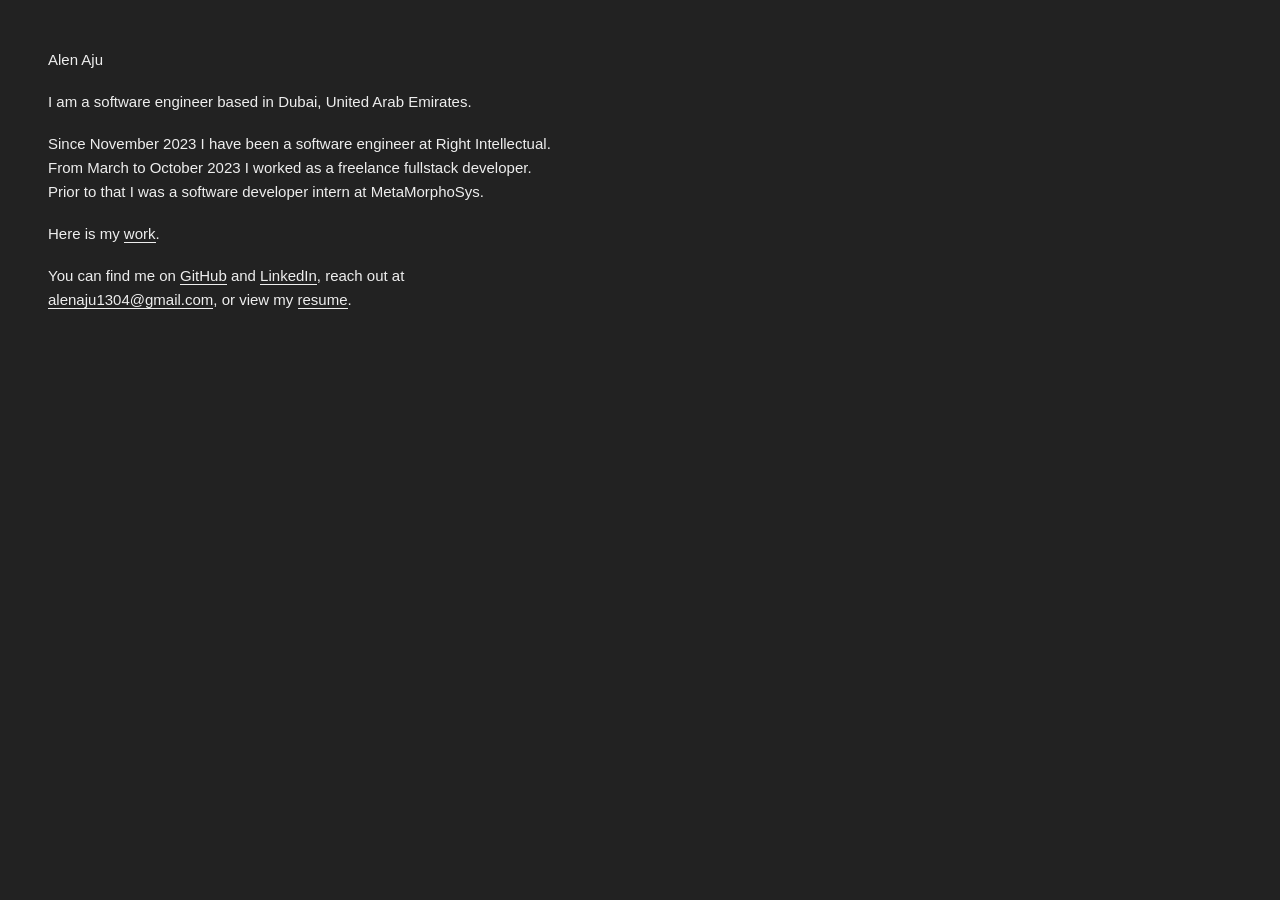
==== commit 3e86e102: "back button" ====
--- a/index.html
+++ b/index.html
@@ -27,7 +27,7 @@
       <p>I am a software engineer based in Dubai, United Arab Emirates.</p>
       <p>Since November 2023 I have been a software engineer at Right Intellectual. From March to October 2023 I worked as a freelance fullstack developer. Prior to that I was a software developer intern at MetaMorphoSys.</p>
       <p>Here is my <a href="./work.html">work</a>.</p>
-      <p>You can find me on <a href="https://x.com/aju_alen_" target="_blank" rel="noopener noreferrer">X/Twitter</a>, <a href="https://github.com/aju-alen" target="_blank" rel="noopener noreferrer">GitHub</a>, and <a href="https://linkedin.com/in/aju-alen/" target="_blank" rel="noopener noreferrer">LinkedIn</a>, reach out at <a href="mailto:alenaju1304@gmail.com">alenaju1304@gmail.com</a>, or view my <a href="./2026_Alen_Aju_Resume.pdf" target="_blank" rel="noopener noreferrer">resume</a>.</p>
+      <p>You can find me on <a href="https://github.com/aju-alen" target="_blank" rel="noopener noreferrer">GitHub</a> and <a href="https://linkedin.com/in/aju-alen/" target="_blank" rel="noopener noreferrer">LinkedIn</a>, reach out at <a href="mailto:alenaju1304@gmail.com">alenaju1304@gmail.com</a>, or view my <a href="./2026_Alen_Aju_Resume.pdf" target="_blank" rel="noopener noreferrer">resume</a>.</p>
     </div>
   </main>
 </body>
--- a/assets/css/style.css
+++ b/assets/css/style.css
@@ -4,6 +4,7 @@
   --text1: #eee;
   --text2: #aaa;
   --link: #eee;
+  --wash: #ffffff1a;
   --page-padding: clamp(12px, 5dvw, 48px);
   --content-width: 512px;
   --font-size: 15px;
@@ -88,23 +89,28 @@
   color: var(--text2);
 }
 
-.detail h1 a {
-  color: var(--text1);
-  border-bottom: none;
+.back {
+  margin-bottom: 28px;
 }
 
-.detail h1 a:hover,
-.detail h1 a:active {
-  color: var(--text2);
+.back a {
+  border-bottom: 1px solid var(--text1);
+  color: var(--link);
 }
 
-.page-label {
-  margin-bottom: 28px;
+.back a:hover,
+.back a:active {
   color: var(--text2);
 }
 
 .job {
-  margin-bottom: 36px;
+  margin-bottom: 0;
+  padding: 28px 0;
+  border-top: 1px solid var(--wash, #ffffff1a);
+}
+
+.job:last-child {
+  padding-bottom: 0;
 }
 
 .job h2 {
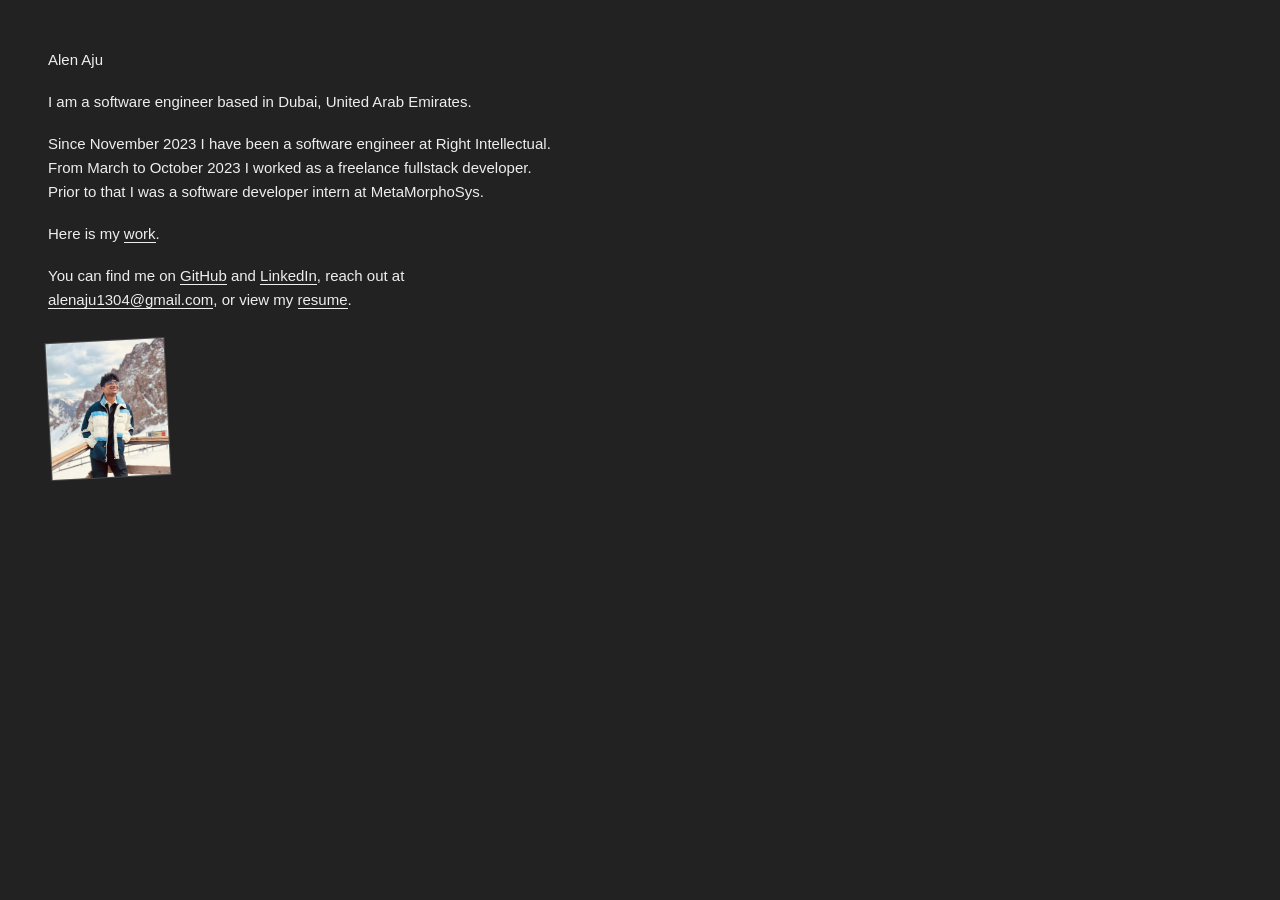
==== commit 4817997e: "add photo" ====
--- a/index.html
+++ b/index.html
@@ -29,6 +29,9 @@
       <p>Here is my <a href="./work.html">work</a>.</p>
       <p>You can find me on <a href="https://github.com/aju-alen" target="_blank" rel="noopener noreferrer">GitHub</a> and <a href="https://linkedin.com/in/aju-alen/" target="_blank" rel="noopener noreferrer">LinkedIn</a>, reach out at <a href="mailto:alenaju1304@gmail.com">alenaju1304@gmail.com</a>, or view my <a href="./2026_Alen_Aju_Resume.pdf" target="_blank" rel="noopener noreferrer">resume</a>.</p>
     </div>
+    <figure class="portrait-box">
+      <img class="portrait" src="./portrait.jpeg" alt="Alen Aju" width="120" height="120">
+    </figure>
   </main>
 </body>
 </html>
--- a/assets/css/style.css
+++ b/assets/css/style.css
@@ -58,6 +58,26 @@
 .detail {
   padding: var(--page-padding) 0;
   min-height: 100dvh;
+}
+
+.portrait-box {
+  width: 120px;
+  margin: 28px 0 0;
+  padding: 8px;
+  border: 1px solid var(--wash);
+  background: var(--wash);
+  overflow: hidden;
+  transform: rotate(-3deg);
+}
+
+.portrait {
+  display: block;
+  width: 100%;
+  height: 120px;
+  object-fit: cover;
+  object-position: center top;
+  transform: scale(1.7);
+  transform-origin: center 20%;
 }
 
 .detail h1 {
